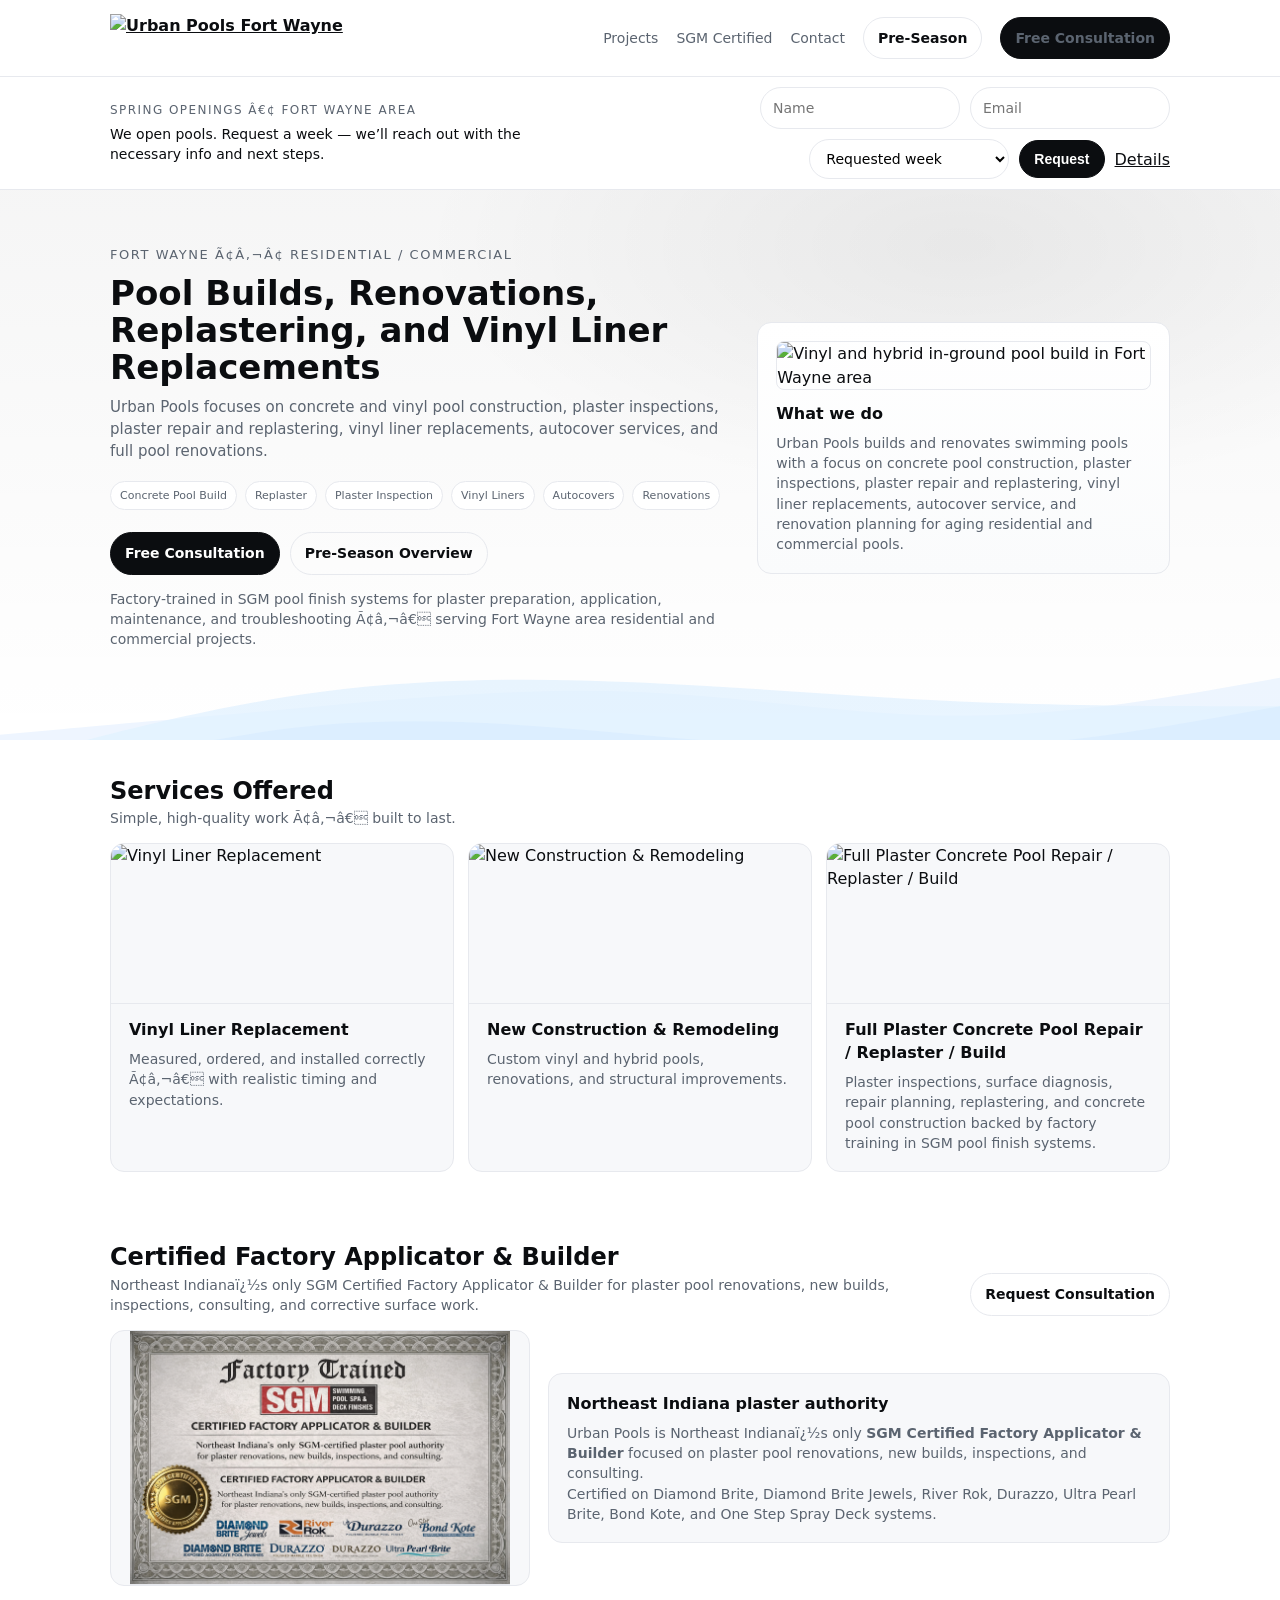
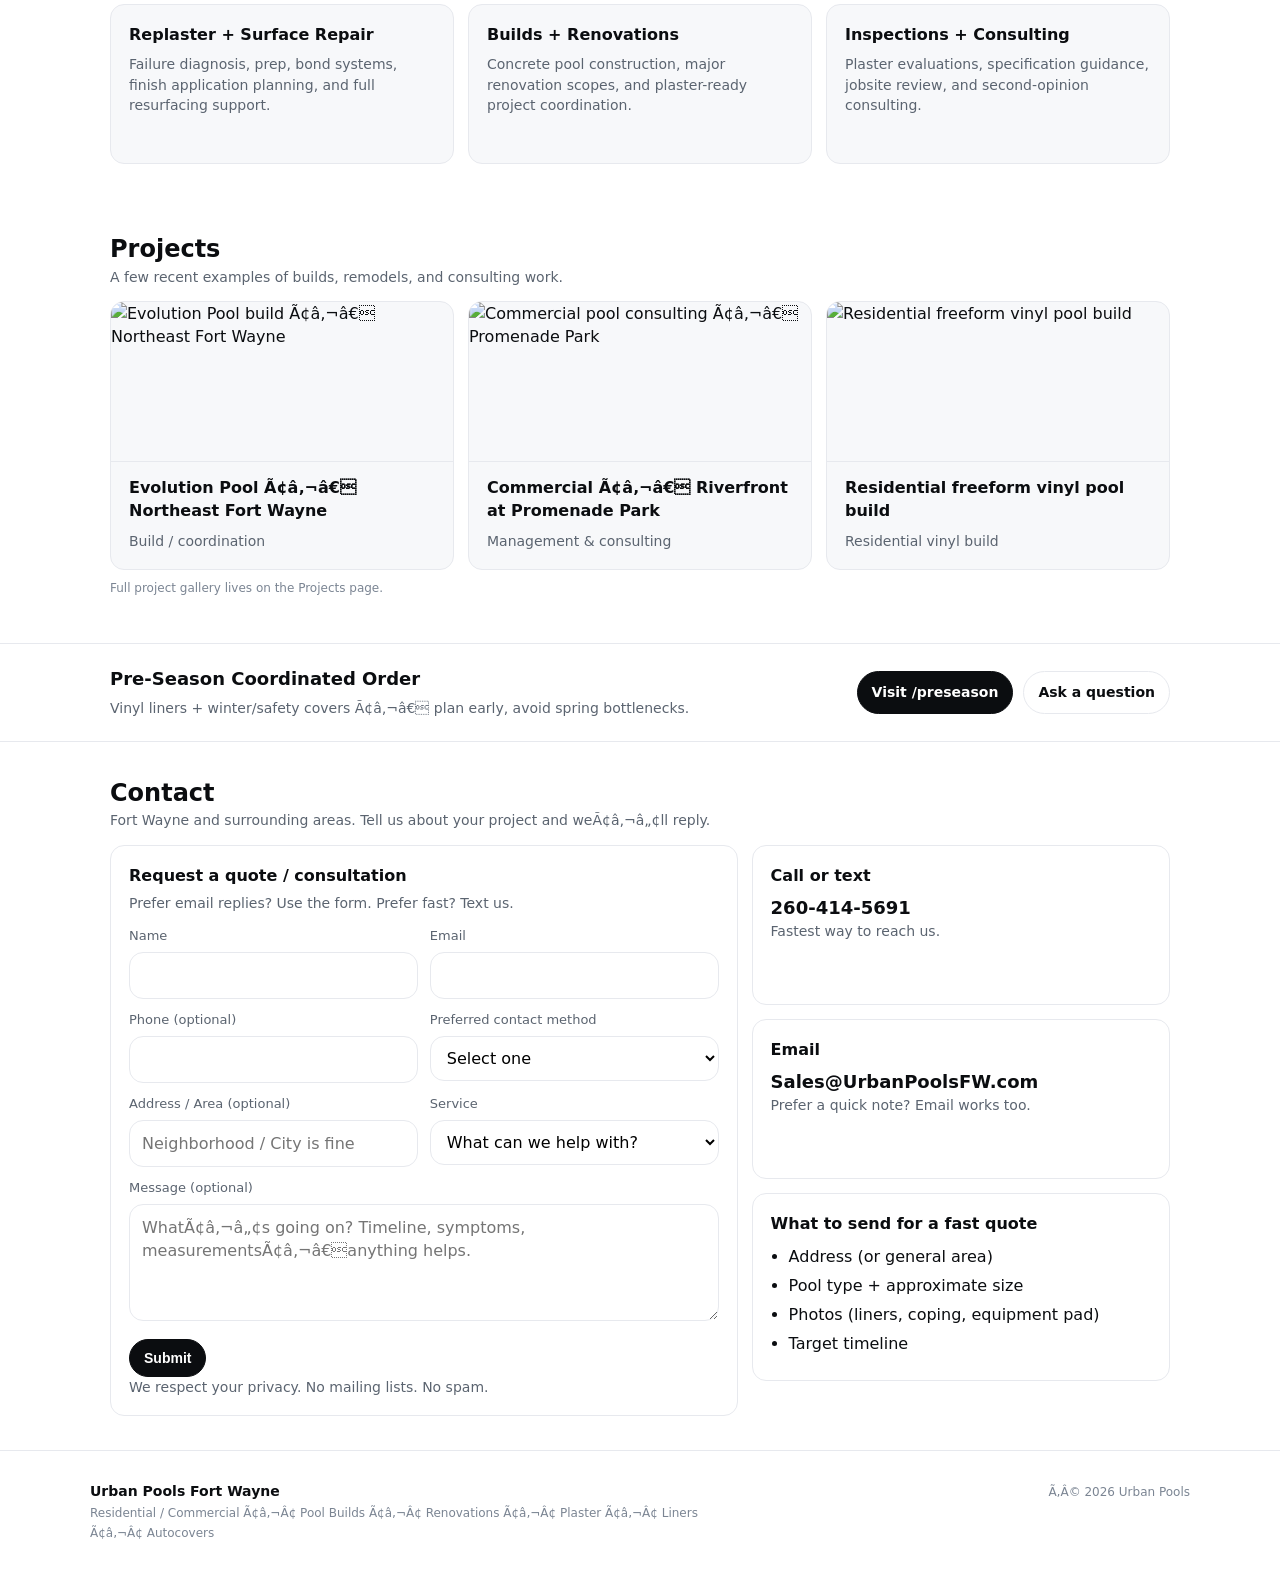
==== index.html @ 881e2526 "Fix spring openings copy" ====
﻿<!doctype html>
<html lang="en">
<head>
  <meta charset="utf-8" />
  <meta name="viewport" content="width=device-width, initial-scale=1" />
  <title>Urban Pools Fort Wayne</title>
  <meta name="description" content="Urban Pools Fort Wayne builds and renovates swimming pools with a focus on vinyl liner replacements, autocover services, plaster inspections, plaster repair, replastering, and concrete pool construction in Fort Wayne, Indiana." />
  <link rel="stylesheet" href="assets/site.css?v=3" />
</head>

<body>

<header>
  <div class="wrap">
    <div class="nav">
      <div class="brand">
        <a href="/" aria-label="Urban Pools Fort Wayne">
          <img
            src="assets/urban-pools-logo.png"
            alt="Urban Pools Fort Wayne"
            style="height: 48px; display:block;"
          />
        </a>
      </div>

      <button class="menuBtn" aria-label="Open menu" aria-expanded="false" aria-controls="mobileNav">
        Menu
      </button>

      <nav class="links" aria-label="Primary">
        <a href="#projects">Projects</a>
        <a href="#sgm">SGM Certified</a>
        <a href="#contact">Contact</a>
        <a class="btn secondary" href="preseason/">Pre-Season</a>
        <a class="btn" href="#contact">Free Consultation</a>
      </nav>
    </div>

    <!-- Mobile nav (JS expects #mobileNav) -->
    <div id="mobileNav" class="mobileNav" aria-label="Mobile">
      <a href="#projects">Projects</a>
      <a href="#sgm">SGM Certified</a>
      <a href="#contact">Contact</a>
      <a href="preseason/">Pre-Season</a>
    </div>
  </div>
</header>

<!-- TEMP: SPRING OPENINGS BAR (delete this whole section when done) -->
<section class="topBar" id="openingsBar" aria-label="Spring openings signup">
  <div class="wrap">
    <div class="topBarRow">
      <div class="topBarLeft">
        <div class="topBarKicker">SPRING OPENINGS â€¢ FORT WAYNE AREA</div>
        <div class="topBarSub">We open pools. Request a week — we’ll reach out with the necessary info and next steps.</div>
      </div>

      <form class="topBarForm" action="https://formspree.io/f/mwvvewyq" method="POST">
        <!-- Metadata -->
        <input type="hidden" name="_subject" value="Urban Pools Ã¢â‚¬â€œ Opening Week Request" />
        <input type="hidden" name="source" value="Homepage Top Bar Ã¢â‚¬â€œ Openings" />
        <input type="hidden" name="service" value="Pool opening / spring startup" />
        <input type="hidden" name="_next" value="/thanks.html" />
        <!-- Spam honeypot -->
        <input type="text" name="_gotcha" style="display:none" tabindex="-1" autocomplete="off" />

        <label class="srOnly" for="ob_name">Name</label>
        <input class="topInput" id="ob_name" name="name" type="text" placeholder="Name" autocomplete="name" required />

        <label class="srOnly" for="ob_email">Email</label>
        <input class="topInput" id="ob_email" name="email" type="email" placeholder="Email" autocomplete="email" required />

        <label class="srOnly" for="ob_week">Requested week</label>
        <select class="topSelect" id="ob_week" name="requested_week" required>
          <option value="">Requested week</option>
          <option value="Week of Mar 18">Week of Mar 18</option>
          <option value="Week of Mar 25">Week of Mar 25</option>
          <option value="Week of Apr 1">Week of Apr 1</option>
          <option value="Week of Apr 8">Week of Apr 8</option>
          <option value="Week of Apr 15">Week of Apr 15</option>
          <option value="Week of Apr 22">Week of Apr 22</option>
          <option value="Week of Apr 29">Week of Apr 29</option>
          <option value="Week of May 6">Week of May 6</option>
          <option value="Week of May 13">Week of May 13</option>
          <option value="Week of May 20">Week of May 20</option>
          <option value="Week of May 27">Week of May 27</option>
          <option value="Not sure yet">Not sure yet</option>
        </select>

        <button class="topBtn" type="submit">Request</button>
        <a class="topLink" href="preseason/">Details</a>
      </form>
    </div>
  </div>
</section>

<main>
  <!-- HERO -->
  <section class="hero">
    <div class="wrap">
      <div class="heroGrid twoCol">
        <div>
          <div class="kicker">Fort Wayne Ã¢â‚¬Â¢ Residential / Commercial</div>
          <h1>Pool Builds, Renovations, Replastering, and Vinyl Liner Replacements</h1>
          <p class="lead">
            Urban Pools focuses on concrete and vinyl pool construction, plaster inspections, plaster repair and replastering, vinyl liner replacements, autocover services, and full pool renovations.
          </p>

          <div class="pillRow">
            <span class="pill">Concrete Pool Build</span>
            <span class="pill">Replaster</span>
            <span class="pill">Plaster Inspection</span>
            <span class="pill">Vinyl Liners</span>
            <span class="pill">Autocovers</span>
            <span class="pill">Renovations</span>
          </div>

          <div class="btnRow">
            <a class="btn" href="#contact">Free Consultation</a>
            <a class="btn secondary" href="preseason/">Pre-Season Overview</a>
          </div>

          <p class="note">
            Factory-trained in SGM pool finish systems for plaster preparation, application, maintenance, and troubleshooting Ã¢â‚¬â€ serving Fort Wayne area residential and commercial projects.
          </p>
        </div>

        <aside class="heroCard" aria-label="Company summary">
          <img class="heroPhoto" src="assets/hero.jpg" alt="Vinyl and hybrid in-ground pool build in Fort Wayne area" loading="lazy" />
          <strong>What we do</strong>
          <p>
            Urban Pools builds and renovates swimming pools with a focus on concrete pool construction, plaster inspections, plaster repair and replastering, vinyl liner replacements, autocover service, and renovation planning for aging residential and commercial pools.
          </p>
        </aside>
      </div>
    </div>
  </section>

  <!-- SERVICES -->
  <section id="services" class="section">
    <div class="wrap">
      <div class="sectionHead">
        <div>
          <h2>Services Offered</h2>
          <p class="sub">Simple, high-quality work Ã¢â‚¬â€ built to last.</p>
        </div>
      </div>

      <div class="grid3">
        <div class="card mediaCard">
          <img class="cardPhoto" src="assets/liner.jpg" alt="Vinyl Liner Replacement" loading="lazy" />
          <h3>Vinyl Liner Replacement</h3>
          <p>
            Measured, ordered, and installed correctly Ã¢â‚¬â€ with realistic timing and expectations.
          </p>
        </div>

        <div class="card mediaCard">
          <img class="cardPhoto" src="assets/remodel.jpg" alt="New Construction & Remodeling" loading="lazy" />
          <h3>New Construction & Remodeling</h3>
          <p>
            Custom vinyl and hybrid pools, renovations, and structural improvements.
          </p>
        </div>

        <div class="card mediaCard">
          <img class="cardPhoto" src="assets/cover.jpg" alt="Full Plaster Concrete Pool Repair / Replaster / Build" loading="lazy" />
          <h3>Full Plaster Concrete Pool Repair / Replaster / Build</h3>
          <p>
            Plaster inspections, surface diagnosis, repair planning, replastering, and concrete pool construction backed by factory training in SGM pool finish systems.
          </p>
        </div>
      </div>
    </div>
  </section>

      <!-- SGM CERTIFIED -->
  <section id="sgm" class="section">
    <div class="wrap">
      <div class="sectionHead">
        <div>
          <h2>Certified Factory Applicator &amp; Builder</h2>
          <p class="sub">Northeast Indianaï¿½s only SGM Certified Factory Applicator &amp; Builder for plaster pool renovations, new builds, inspections, consulting, and corrective surface work.</p>
        </div>
        <a class="btn secondary" href="#contact">Request Consultation</a>
      </div>

      <div class="grid2" style="align-items:center; gap:18px;">
        <div class="card mediaCard">
          <img class="cardPhoto" src="assets/sgm-cert.jpg" alt="SGM Certified Factory Applicator and Builder" loading="lazy" style="object-fit:contain; background:#fff;" />
        </div>

        <div class="card">
          <h3>Northeast Indiana plaster authority</h3>
          <p>
            Urban Pools is Northeast Indianaï¿½s only <strong>SGM Certified Factory Applicator &amp; Builder</strong> focused on plaster pool renovations, new builds, inspections, and consulting.
          </p>
          <p>
            Certified on Diamond Brite, Diamond Brite Jewels, River Rok, Durazzo, Ultra Pearl Brite, Bond Kote, and One Step Spray Deck systems.
          </p>
        </div>
      </div>

      <div class="grid3" style="margin-top:18px;">
        <div class="card">
          <h3>Replaster + Surface Repair</h3>
          <p>Failure diagnosis, prep, bond systems, finish application planning, and full resurfacing support.</p>
        </div>

        <div class="card">
          <h3>Builds + Renovations</h3>
          <p>Concrete pool construction, major renovation scopes, and plaster-ready project coordination.</p>
        </div>

        <div class="card">
          <h3>Inspections + Consulting</h3>
          <p>Plaster evaluations, specification guidance, jobsite review, and second-opinion consulting.</p>
        </div>
      </div>
    </div>
  </section>
<!-- PROJECTS -->
  <section id="projects" class="section">
    <div class="wrap">
      <div class="sectionHead">
        <div>
          <h2>Projects</h2>
          <p class="sub">A few recent examples of builds, remodels, and consulting work.</p>
        </div>
        <!---<a class="btn secondary" href="https://urbanpoolsfw.com/projects">Review projects</a>--->
      </div>

      <div class="grid3">
        <div class="card mediaCard"><img class="cardPhoto" src="assets/evolutionpool.jpg" alt="Evolution Pool build Ã¢â‚¬â€ Northeast Fort Wayne" loading="lazy" /><h3>Evolution Pool Ã¢â‚¬â€ Northeast Fort Wayne</h3><p>Build / coordination</p></div>
        <div class="card mediaCard"><img class="cardPhoto" src="assets/fwcommercial.jpg" alt="Commercial pool consulting Ã¢â‚¬â€ Promenade Park" loading="lazy" /><h3>Commercial Ã¢â‚¬â€ Riverfront at Promenade Park</h3><p>Management & consulting</p></div>
        <div class="card mediaCard"><img class="cardPhoto" src="assets/vinylfreeform.jpg" alt="Residential freeform vinyl pool build" loading="lazy" /><h3>Residential freeform vinyl pool build</h3><p>Residential vinyl build</p></div>
      </div>

      <p class="fine" style="margin-top:10px">
        Full project gallery lives on the Projects page.
      </p>
    </div>
  </section>

  <!-- PRESEASON BAND -->
  <section class="ctaBand">
    <div class="wrap">
      <div class="ctaRow">
        <div class="left">
          <h2 style="margin:0 0 6px; font-size:18px;">Pre-Season Coordinated Order</h2>
          <div class="sub">Vinyl liners + winter/safety covers Ã¢â‚¬â€ plan early, avoid spring bottlenecks.</div>
        </div>
        <div class="btnRow">
          <a class="btn" href="preseason/">Visit /preseason</a>
          <a class="btn secondary" href="#contact">Ask a question</a>
        </div>
      </div>
    </div>
  </section>

  <!-- CONTACT -->
  <section id="contact" class="section">
    <div class="wrap">
      <div class="sectionHead">
        <div>
          <h2>Contact</h2>
          <p class="sub">Fort Wayne and surrounding areas. Tell us about your project and weÃ¢â‚¬â„¢ll reply.</p>
        </div>
      </div>

      <div class="contactGrid">
        <div class="card" style="background:#fff">
          <h3>Request a quote / consultation</h3>
          <p class="fine" style="margin-top:-2px">Prefer email replies? Use the form. Prefer fast? Text us.</p>

          <form class="contactForm" action="https://formspree.io/f/mwvvewyq" method="POST">

            <div class="fieldRow">
              <div class="field">
                <label class="label" for="c_name">Name</label>
                <input class="input" id="c_name" name="name" type="text" autocomplete="name" required />
              </div>

              <div class="field">
                <label class="label" for="c_email">Email</label>
                <input class="input" id="c_email" name="email" type="email" autocomplete="email" required />
              </div>
            </div>

            <div class="fieldRow">
              <div class="field">
                <label class="label" for="c_phone">Phone (optional)</label>
                <input class="input" id="c_phone" name="phone" type="tel" autocomplete="tel" />
              </div>

              <div class="field">
                <label class="label" for="c_pref">Preferred contact method</label>
                <select class="select" id="c_pref" name="preferred_contact" required>
                  <option value="">Select one</option>
                  <option value="Email">Email</option>
                  <option value="Text">Text</option>
                  <option value="Either">Either is fine</option>
                </select>
              </div>
            </div>

            <div class="fieldRow">
              <div class="field">
                <label class="label" for="c_area">Address / Area (optional)</label>
                <input class="input" id="c_area" name="area" type="text" placeholder="Neighborhood / City is fine" />
              </div>

              <div class="field">
                <label class="label" for="c_service">Service</label>
                <select class="select" id="c_service" name="service" required>
                  <option value="">What can we help with?</option>
                  <option value="Vinyl liner replacement">Vinyl liner replacement</option>
                  <option value="New build / remodeling">New build / remodeling</option>
                  <option value="Plaster repair / replaster / concrete pool build">Plaster repair / replaster / concrete pool build</option>
                  <option value="Autocover service">Autocover service</option>

                  <option value="Consulting">Consulting</option>
                  <option value="Not sure yet">Not sure yet</option>
                </select>
              </div>
            </div>

            <div class="field">
              <label class="label" for="c_notes">Message (optional)</label>
              <textarea
                class="textarea"
                id="c_notes"
                name="message"
                rows="4"
                placeholder="WhatÃ¢â‚¬â„¢s going on? Timeline, symptoms, measurementsÃ¢â‚¬â€anything helps."
              ></textarea>
            </div>

            <!-- Metadata -->
            <input type="hidden" name="_subject" value="Urban Pools Ã¢â‚¬â€œ Website Lead" />
            <input type="hidden" name="source" value="Homepage Contact Form" />

            <!-- Redirect after submit (create /thanks.html or remove this line) -->
            <input type="hidden" name="_next" value="/thanks.html" />

            <!-- Spam honeypot -->
            <input type="text" name="_gotcha" style="display:none" tabindex="-1" autocomplete="off" />

            <button class="btn" type="submit">Submit</button>
            <p class="ctaMini">We respect your privacy. No mailing lists. No spam.</p>

          </form>

        </div>

        <div class="stack">
          <div class="card" style="background:#fff">
            <h3>Call or text</h3>
            <p style="font-size:18px; margin-top:6px; color:var(--text)"><strong>260-414-5691</strong></p>
            <p class="fine">Fastest way to reach us.</p>
          </div>

          <div class="card" style="background:#fff">
            <h3>Email</h3>
            <p style="font-size:18px; margin-top:6px; color:var(--text)"><strong>Sales@UrbanPoolsFW.com</strong></p>
            <p class="fine">Prefer a quick note? Email works too.</p>
          </div>

          <div class="card" style="background:#fff">
            <h3>What to send for a fast quote</h3>
            <ul class="bullets">
              <li>Address (or general area)</li>
              <li>Pool type + approximate size</li>
              <li>Photos (liners, coping, equipment pad)</li>
              <li>Target timeline</li>
            </ul>
          </div>
        </div>
      </div>
    </div>
  </section>
</main>

<footer>
  <div class="wrap" style="padding:0">
    <div class="footerGrid">
      <div>
        <strong style="color:var(--text)">Urban Pools Fort Wayne</strong><br/>
        <span class="fine">Residential / Commercial Ã¢â‚¬Â¢ Pool Builds Ã¢â‚¬Â¢ Renovations Ã¢â‚¬Â¢ Plaster Ã¢â‚¬Â¢ Liners Ã¢â‚¬Â¢ Autocovers</span>
      </div>
      <div style="text-align:right">
        <span class="fine">Ã‚Â© <span id="y"></span> Urban Pools</span>
      </div>
    </div>
  </div>
</footer>

<script>
  document.getElementById("y").textContent = new Date().getFullYear();

  const btn = document.querySelector(".menuBtn");
  const mobileNav = document.getElementById("mobileNav");

  if (btn && mobileNav) {
    btn.addEventListener("click", () => {
      const open = mobileNav.style.display === "block";
      mobileNav.style.display = open ? "none" : "block";
      btn.setAttribute("aria-expanded", open ? "false" : "true");
      btn.textContent = open ? "Menu" : "Close";
    });
  }
</script>

</body>
</html>
---- assets/site.css ----
﻿:root{
  --bg:#ffffff;
  --text:#0b0d10;
  --muted:#5b6470;
  --line:#e7e9ee;
  --card:#f7f8fa;
  --btn:#0b0d10;
  --btnText:#ffffff;
  --max:1100px;
  --r:14px;
}

*{box-sizing:border-box}

body{
  margin:0;
  font-family: ui-sans-serif, system-ui, -apple-system, Segoe UI, Roboto, Arial;
  color:var(--text);
  background:var(--bg);
  line-height:1.45;
}

a{color:inherit}
.wrap{max-width:var(--max); margin:0 auto; padding:0 20px}

/* HEADER */
header{
  position:sticky; top:0; z-index:30;
  background:rgba(255,255,255,.92);
  border-bottom:1px solid var(--line);
}
.nav{
  display:flex; align-items:center; justify-content:space-between;
  padding:14px 0;
  gap:14px;
}
.brand{
  font-weight:700;
  white-space:nowrap;
  overflow:hidden;
  text-overflow:ellipsis;
  max-width:60vw;
}
.links{display:flex; gap:18px; align-items:center; font-size:14px}
.links a{text-decoration:none; color:var(--muted)}
.links a:hover{color:var(--text)}

/* BUTTONS */
.btn{
  display:inline-flex;
  align-items:center;
  justify-content:center;
  padding:10px 14px;
  border-radius:999px;
  background:var(--btn);
  color:var(--btnText);
  text-decoration:none;
  font-weight:600;
  font-size:14px;
  border:1px solid var(--btn);
  white-space:nowrap;
}
.btn.secondary{
  background:transparent;
  color:var(--text);
  border:1px solid var(--line);
}

.btnRow{display:flex; gap:10px; flex-wrap:wrap}

/* Mobile menu */
.menuBtn{
  display:none;
  padding:10px 14px;
  border-radius:999px;
  border:1px solid var(--line);
  background:#fff;
  font-weight:600;
  font-size:14px;
  white-space:nowrap;
}
.mobileNav{
  display:none;
  border-top:1px solid var(--line);
  padding:10px 0 14px;
}
.mobileNav a{
  display:block;
  padding:10px 0;
  text-decoration:none;
  color:var(--text);
}
.mobileNav a + a{ border-top:1px solid var(--line); }

/* HERO (graphic wave background) */
.hero{
  position:relative;
  overflow:hidden;
  padding:56px 0 90px;
  background:
    radial-gradient(900px 420px at 75% 10%, rgba(0,0,0,.06), transparent 60%),
    linear-gradient(180deg, rgba(11,13,16,.04), rgba(11,13,16,0));
}

/* IMPORTANT: wave BEHIND content */
.hero::after{
  content:"";
  position:absolute;
  left:0; right:0;
  bottom:-80px;
  height:260px;
  background-repeat:no-repeat;
  background-position:center bottom;
  background-size:cover;
  opacity:.70;
  pointer-events:none;
  z-index:0; /* behind */
  background-image:url("data:image/svg+xml,%3Csvg xmlns='http://www.w3.org/2000/svg' viewBox='0 0 1440 320'%3E%3Cpath fill='%23e7f2ff' d='M0,224L60,218.7C120,213,240,203,360,192C480,181,600,171,720,176C840,181,960,203,1080,202.7C1200,203,1320,181,1380,170.7L1440,160L1440,320L0,320Z'/%3E%3Cpath fill='%23d6ecff' fill-opacity='.75' d='M0,256L60,240C120,224,240,192,360,176C480,160,600,160,720,165.3C840,171,960,181,1080,186.7C1200,192,1320,192,1380,192L1440,192L1440,320L0,320Z'/%3E%3Cpath fill='%23c5e4ff' fill-opacity='.55' d='M0,288L60,272C120,256,240,224,360,213.3C480,203,600,213,720,224C840,235,960,245,1080,240C1200,235,1320,213,1380,202.7L1440,192L1440,320L0,320Z'/%3E%3C/svg%3E");
}

/* Content above wave */
.hero .wrap{ position:relative; z-index:2; }

.heroGrid{
  display:grid;
  grid-template-columns: 1fr; /* default for single-column pages */
  gap:28px;
  align-items:center;
}

/* Only home page uses this */
.heroGrid.twoCol{
  grid-template-columns: 1.2fr .8fr;
}

.heroCard{
  border:1px solid var(--line);
  background:linear-gradient(180deg,#fff, #fafbfc);
  border-radius:var(--r);
  padding:18px;
}
.heroCard strong{display:block; margin-bottom:8px}
.heroCard p{margin:0; color:var(--muted); font-size:14px}

.kicker{color:var(--muted); font-size:13px; letter-spacing:.12em; text-transform:uppercase}
h1{margin:10px 0 12px; font-size:40px; line-height:1.08}
.lead{margin:0 0 18px; color:var(--muted); font-size:16px}

.note{margin:14px 0 0; color:var(--muted); font-size:14px}

.pillRow{display:flex; flex-wrap:wrap; gap:8px; margin:10px 0 22px}
.pill{
  font-size:12px;
  color:var(--muted);
  padding:7px 10px;
  border-radius:999px;
  border:1px solid var(--line);
  background:#fff;
}

/* CONTENT */
.section{padding:34px 0}

.sectionHead{
  display:flex;
  align-items:flex-end;
  justify-content:space-between;
  gap:14px;
  margin-bottom:14px;
}

h2{margin:0; font-size:24px}
.sub{margin:0; color:var(--muted); font-size:14px}

.grid3{
  display:grid;
  grid-template-columns:repeat(3, 1fr);
  gap:14px;
}
.card{
  border:1px solid var(--line);
  background:var(--card);
  border-radius:var(--r);
  padding:18px;
  min-height:160px;
}
.card h3{margin:0 0 8px; font-size:16px}
.card p{margin:0; color:var(--muted); font-size:14px}

.bullets{margin:10px 0 0; padding-left:18px}
.bullets li{margin:0 0 6px}

/* CTA band */
.ctaBand{
  border-top:1px solid var(--line);
  border-bottom:1px solid var(--line);
  background:#fff;
  padding:22px 0;
}
.ctaRow{
  display:flex;
  align-items:center;
  justify-content:space-between;
  gap:14px;
  flex-wrap:wrap;
}
.ctaRow .left{ max-width:720px; }

/* Footer grid */
.footerGrid{
  display:grid;
  grid-template-columns: 1.2fr .8fr;
  gap:16px;
  align-items:start;
}

.fine{font-size:12px; color:#7b8593}

footer{
  padding:30px 0;
  font-size:14px;
  color:var(--muted);
  border-top:1px solid var(--line);
}

/* --- Visual upgrades (imagery + form) --- */
.heroPhoto{
  width:100%;
  height:220px;
  object-fit:cover;
  border-radius:calc(var(--r) - 6px);
  border:1px solid var(--line);
  margin:0 0 12px;
}

.mediaCard{padding:0; overflow:hidden}
.mediaCard > h3, .mediaCard > p, .mediaCard > .fine{padding:0 18px}
.mediaCard > h3{margin-top:14px}
.mediaCard > p{padding-bottom:18px}

.cardPhoto{
  width:100%;
  height:160px;
  object-fit:cover;
  display:block;
  border-bottom:1px solid var(--line);
}

.contactGrid{
  display:grid;
  grid-template-columns: 1.2fr .8fr;
  gap:14px;
  align-items:start;
}
.stack{display:grid; gap:14px}

.contactForm{margin-top:14px}
.field{margin-bottom:12px}
.fieldRow{
  display:grid;
  grid-template-columns: 1fr 1fr;
  gap:12px;
}
.label{display:block; font-size:13px; color:var(--muted); margin:0 0 6px}
.input, .textarea, .select{
  width:100%;
  border:1px solid var(--line);
  border-radius:14px;
  padding:11px 12px;
  font:inherit;
  background:#fff;
}
.textarea{resize:vertical; min-height:110px}

/* =========================
   Top Openings Bar (temporary)
   ========================= */
.topBar{
  background:rgba(255,255,255,.96);
  border-bottom:1px solid var(--line);
}

.topBarRow{
  display:flex;
  align-items:center;
  justify-content:space-between;
  gap:14px;
  padding:10px 0;
}

.topBarLeft{
  display:flex;
  flex-direction:column;
  gap:4px;
  min-width: 280px;
}

.topBarKicker{
  color:var(--muted);
  font-size:12px;
  letter-spacing:.12em;
  text-transform:uppercase;
}

.topBarSub{
  color:var(--text);
  font-size:14px;
}

.topBarForm{
  display:flex;
  align-items:center;
  gap:10px;
  flex-wrap:wrap;
  justify-content:flex-end;
}

.topInput, .topSelect{
  border:1px solid var(--line);
  background:#fff;
  border-radius:999px;
  padding:10px 12px;
  font:inherit;
  font-size:14px;
  min-width: 180px;
}

.topSelect{ min-width: 200px; }

.topBtn{
  display:inline-flex;
  align-items:center;
  justify-content:center;
  padding:10px 14px;
  border-radius:999px;
  background:var(--btn);
  color:var(--btnText);
  border:1px solid var(--btn);
  font-weight:600;
  font-size:14px;
  cursor:pointer;
  white-space:nowrap;
}

.ctaMini{
  margin:10px 0 0;
  font-size:12px;
  color:#7b8593;
}

/* Accessibility helper */
.srOnly{
  position:absolute !important;
  width:1px; height:1px;
  padding:0; margin:-1px;
  overflow:hidden;
  clip:rect(0,0,0,0);
  white-space:nowrap;
  border:0;
}

@media (max-width:900px){
  h1{font-size:34px}
  .links{display:none}
  .menuBtn{display:inline-flex; align-items:center; justify-content:center;}
  .heroGrid.twoCol{ grid-template-columns:1fr; }
  .grid3{ grid-template-columns:1fr; }
  .footerGrid{ grid-template-columns:1fr; }
  .heroPhoto{height:200px}
  .contactGrid{grid-template-columns:1fr}
  .fieldRow{grid-template-columns:1fr}
  .cardPhoto{height:170px}

  .topBarRow{ flex-direction:column; align-items:flex-start; gap:10px; }
  .topBarLeft{ min-width: unset; }
  .topBarForm{ width:100%; justify-content:flex-start; }
  .topInput, .topSelect{ min-width:0; width:100%; }
  .topBtn{ width:100%; }
}

@media (min-width: 901px){
  .links{ display:flex; }
  .menuBtn{ display:none; }
  .mobileNav{ display:none !important; }
}

h1 { font-size: 34px !important; line-height: 1.08; }
.lead { font-size: 15px !important; max-width: 760px; }
.pill { font-size: 11px !important; padding: 6px 9px; }

@media (max-width: 900px) {
  h1 { font-size: 28px !important; }
  .lead { font-size: 14px !important; }
}

@media (max-width:900px){
  .sgmBand{
    grid-template-columns:1fr;
  }

  .sgmCopy{
    padding:18px;
  }

  .sgmCopy h3{
    font-size:20px;
  }
}

/* FORCE SGM SIDE-BY-SIDE */
#sgm .grid2{
  display:grid;
  grid-template-columns: 420px 1fr;
  gap:18px;
  align-items:center;
}

#sgm .mediaCard{
  display:flex;
  align-items:center;
  justify-content:center;
}

#sgm .cardPhoto{
  max-width:380px;
  width:100%;
  height:auto;
}

/* mobile fallback */
@media (max-width:900px){
  #sgm .grid2{
    grid-template-columns:1fr;
  }

  #sgm .cardPhoto{
    max-width:100%;
  }
}
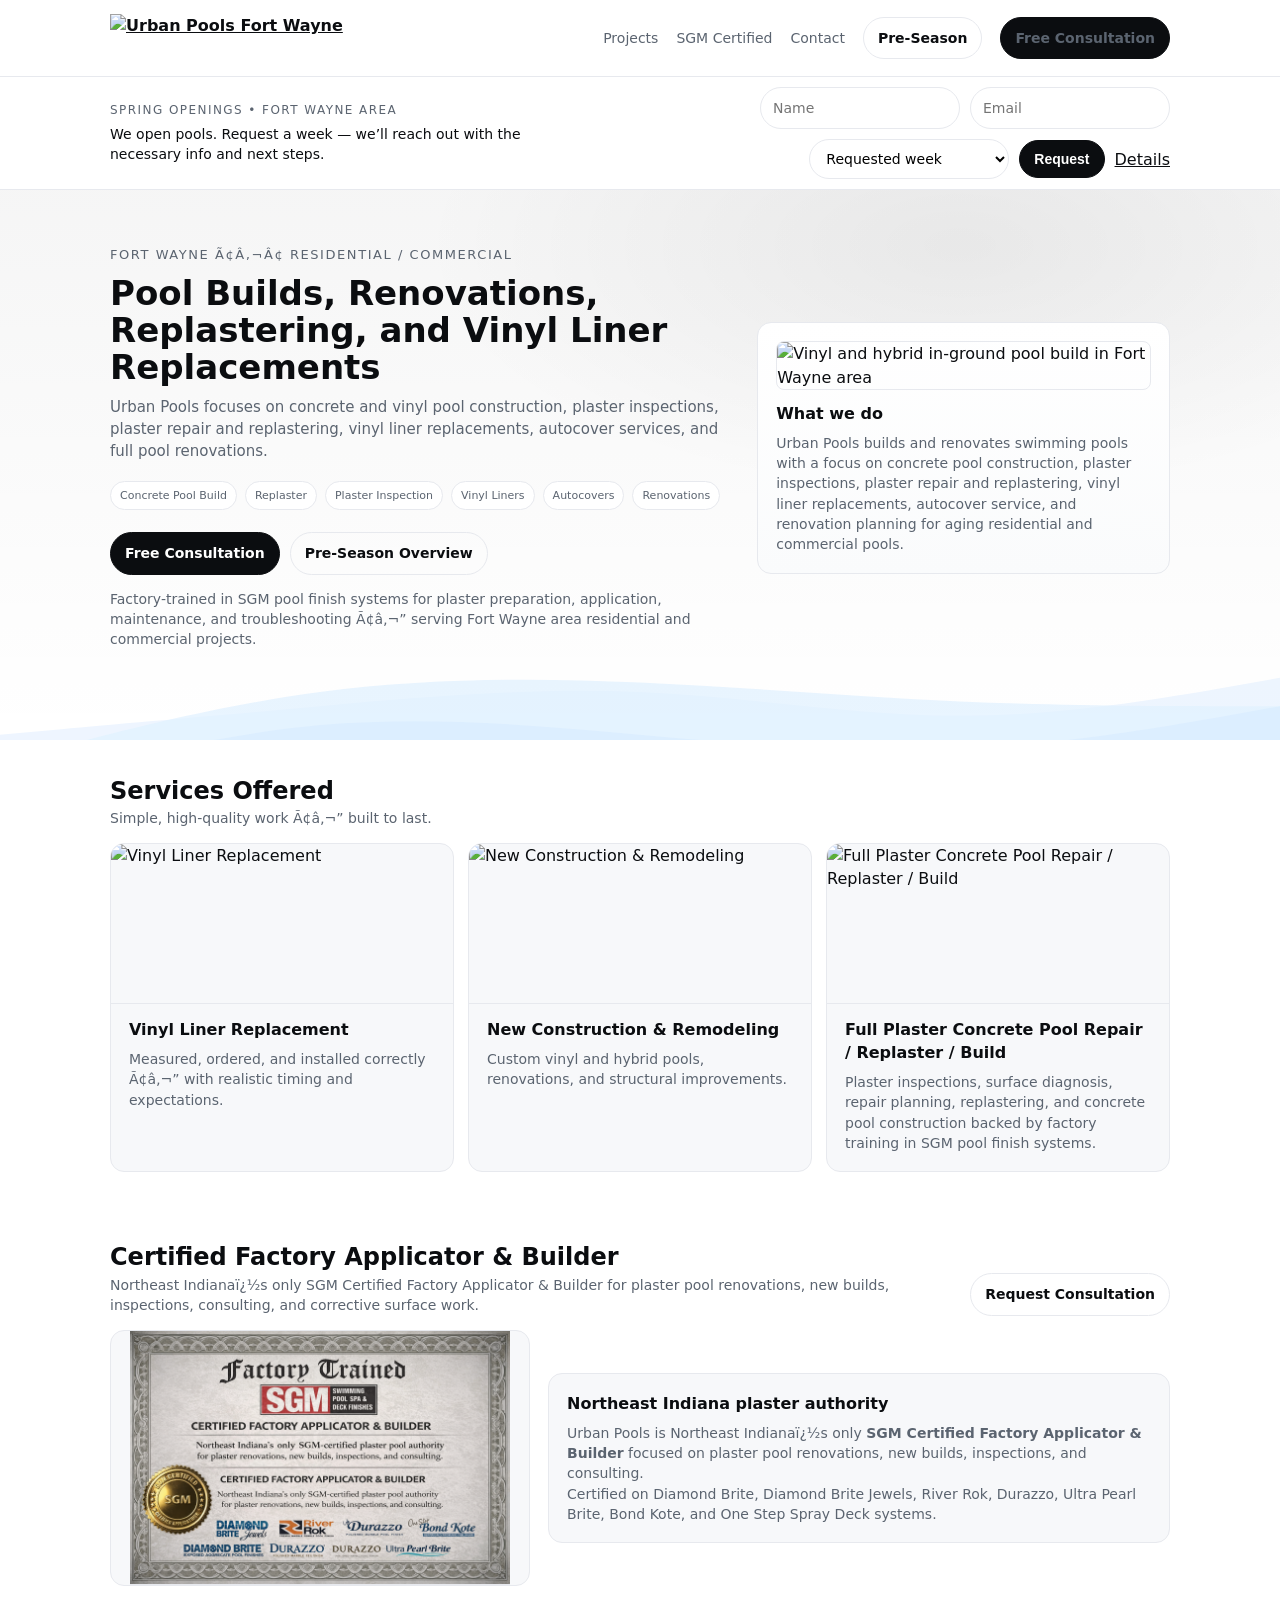
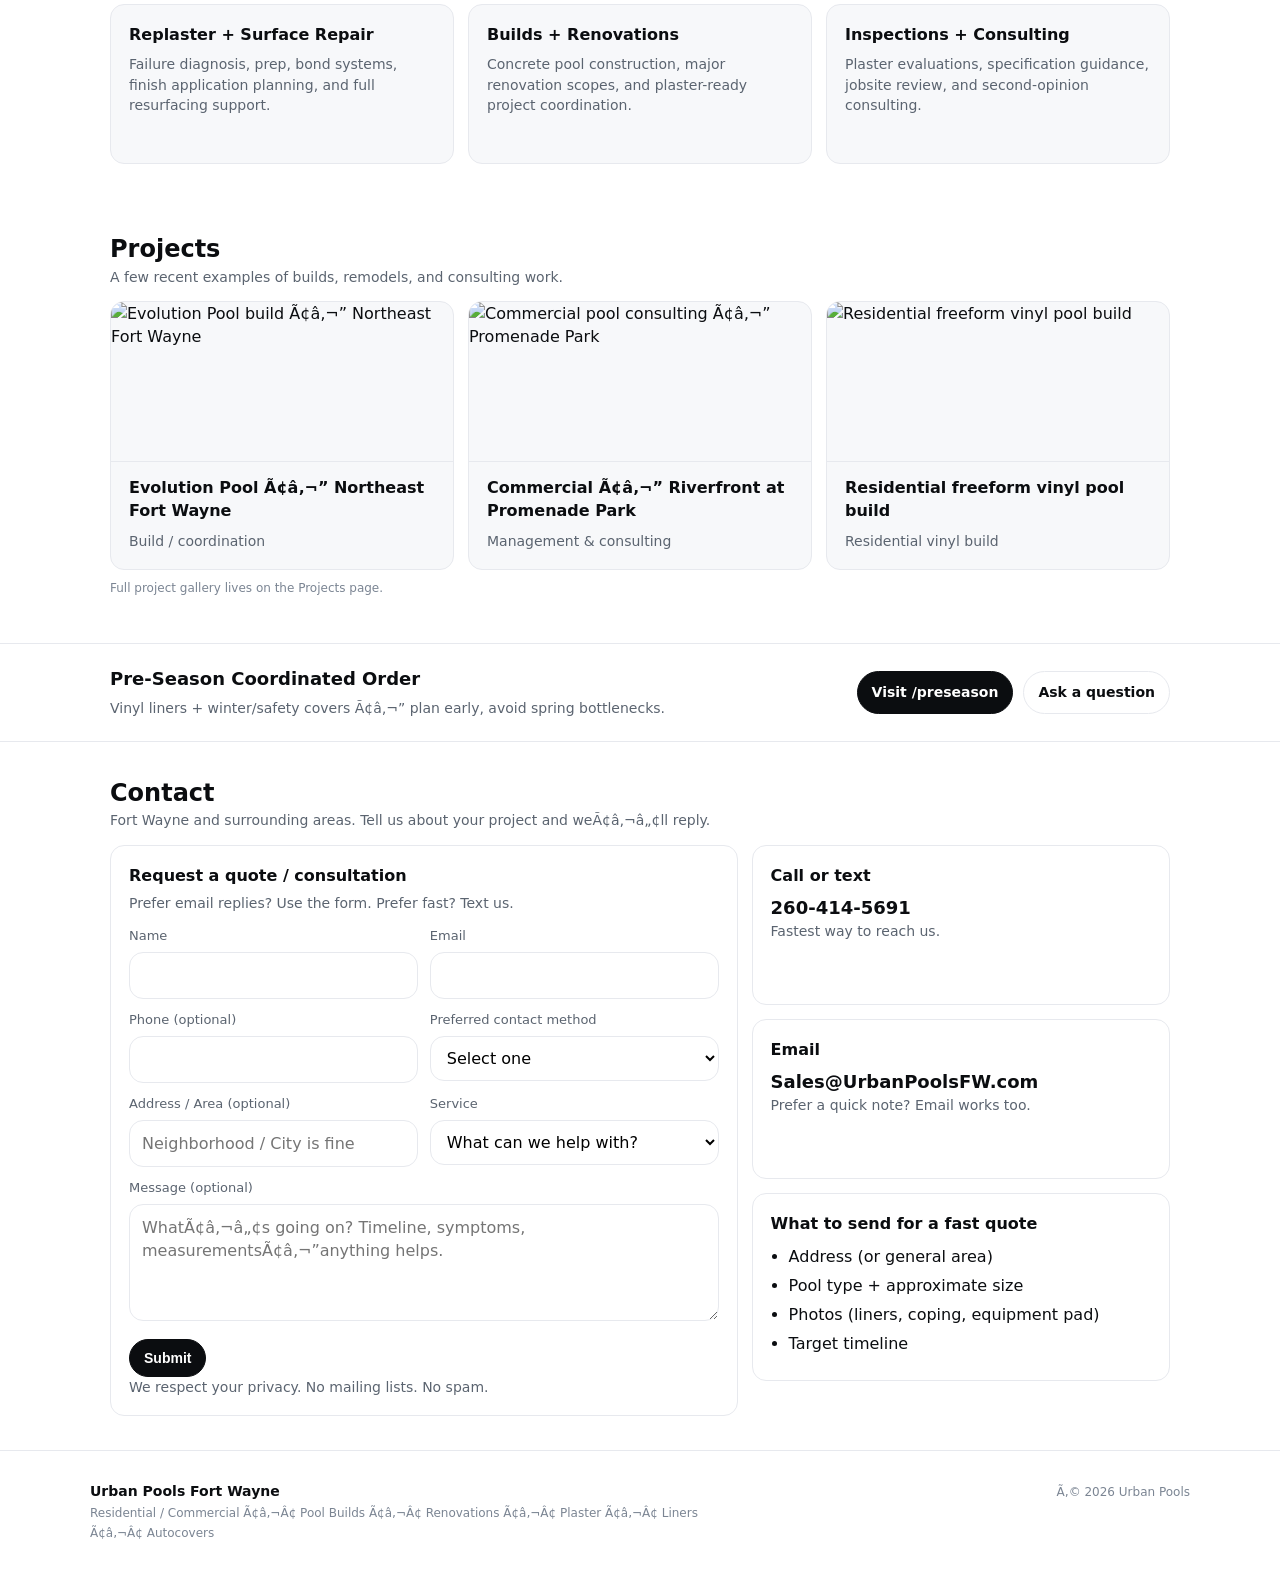
==== commit 38980183: "Fix homepage character encoding safely" ====
--- a/index.html
+++ b/index.html
@@ -1,4 +1,4 @@
-﻿<!doctype html>
+<!doctype html>
 <html lang="en">
 <head>
   <meta charset="utf-8" />
@@ -51,7 +51,7 @@
   <div class="wrap">
     <div class="topBarRow">
       <div class="topBarLeft">
-        <div class="topBarKicker">SPRING OPENINGS â€¢ FORT WAYNE AREA</div>
+        <div class="topBarKicker">SPRING OPENINGS • FORT WAYNE AREA</div>
         <div class="topBarSub">We open pools. Request a week — we’ll reach out with the necessary info and next steps.</div>
       </div>
 
@@ -121,7 +121,7 @@
           </div>
 
           <p class="note">
-            Factory-trained in SGM pool finish systems for plaster preparation, application, maintenance, and troubleshooting Ã¢â‚¬â€ serving Fort Wayne area residential and commercial projects.
+            Factory-trained in SGM pool finish systems for plaster preparation, application, maintenance, and troubleshooting Ã¢â‚¬” serving Fort Wayne area residential and commercial projects.
           </p>
         </div>
 
@@ -142,7 +142,7 @@
       <div class="sectionHead">
         <div>
           <h2>Services Offered</h2>
-          <p class="sub">Simple, high-quality work Ã¢â‚¬â€ built to last.</p>
+          <p class="sub">Simple, high-quality work Ã¢â‚¬” built to last.</p>
         </div>
       </div>
 
@@ -151,7 +151,7 @@
           <img class="cardPhoto" src="assets/liner.jpg" alt="Vinyl Liner Replacement" loading="lazy" />
           <h3>Vinyl Liner Replacement</h3>
           <p>
-            Measured, ordered, and installed correctly Ã¢â‚¬â€ with realistic timing and expectations.
+            Measured, ordered, and installed correctly Ã¢â‚¬” with realistic timing and expectations.
           </p>
         </div>
 
@@ -231,8 +231,8 @@
       </div>
 
       <div class="grid3">
-        <div class="card mediaCard"><img class="cardPhoto" src="assets/evolutionpool.jpg" alt="Evolution Pool build Ã¢â‚¬â€ Northeast Fort Wayne" loading="lazy" /><h3>Evolution Pool Ã¢â‚¬â€ Northeast Fort Wayne</h3><p>Build / coordination</p></div>
-        <div class="card mediaCard"><img class="cardPhoto" src="assets/fwcommercial.jpg" alt="Commercial pool consulting Ã¢â‚¬â€ Promenade Park" loading="lazy" /><h3>Commercial Ã¢â‚¬â€ Riverfront at Promenade Park</h3><p>Management & consulting</p></div>
+        <div class="card mediaCard"><img class="cardPhoto" src="assets/evolutionpool.jpg" alt="Evolution Pool build Ã¢â‚¬” Northeast Fort Wayne" loading="lazy" /><h3>Evolution Pool Ã¢â‚¬” Northeast Fort Wayne</h3><p>Build / coordination</p></div>
+        <div class="card mediaCard"><img class="cardPhoto" src="assets/fwcommercial.jpg" alt="Commercial pool consulting Ã¢â‚¬” Promenade Park" loading="lazy" /><h3>Commercial Ã¢â‚¬” Riverfront at Promenade Park</h3><p>Management & consulting</p></div>
         <div class="card mediaCard"><img class="cardPhoto" src="assets/vinylfreeform.jpg" alt="Residential freeform vinyl pool build" loading="lazy" /><h3>Residential freeform vinyl pool build</h3><p>Residential vinyl build</p></div>
       </div>
 
@@ -248,7 +248,7 @@
       <div class="ctaRow">
         <div class="left">
           <h2 style="margin:0 0 6px; font-size:18px;">Pre-Season Coordinated Order</h2>
-          <div class="sub">Vinyl liners + winter/safety covers Ã¢â‚¬â€ plan early, avoid spring bottlenecks.</div>
+          <div class="sub">Vinyl liners + winter/safety covers Ã¢â‚¬” plan early, avoid spring bottlenecks.</div>
         </div>
         <div class="btnRow">
           <a class="btn" href="preseason/">Visit /preseason</a>
@@ -332,7 +332,7 @@
                 id="c_notes"
                 name="message"
                 rows="4"
-                placeholder="WhatÃ¢â‚¬â„¢s going on? Timeline, symptoms, measurementsÃ¢â‚¬â€anything helps."
+                placeholder="WhatÃ¢â‚¬â„¢s going on? Timeline, symptoms, measurementsÃ¢â‚¬”anything helps."
               ></textarea>
             </div>
 
@@ -389,7 +389,7 @@
         <span class="fine">Residential / Commercial Ã¢â‚¬Â¢ Pool Builds Ã¢â‚¬Â¢ Renovations Ã¢â‚¬Â¢ Plaster Ã¢â‚¬Â¢ Liners Ã¢â‚¬Â¢ Autocovers</span>
       </div>
       <div style="text-align:right">
-        <span class="fine">Ã‚Â© <span id="y"></span> Urban Pools</span>
+        <span class="fine">Ã‚© <span id="y"></span> Urban Pools</span>
       </div>
     </div>
   </div>
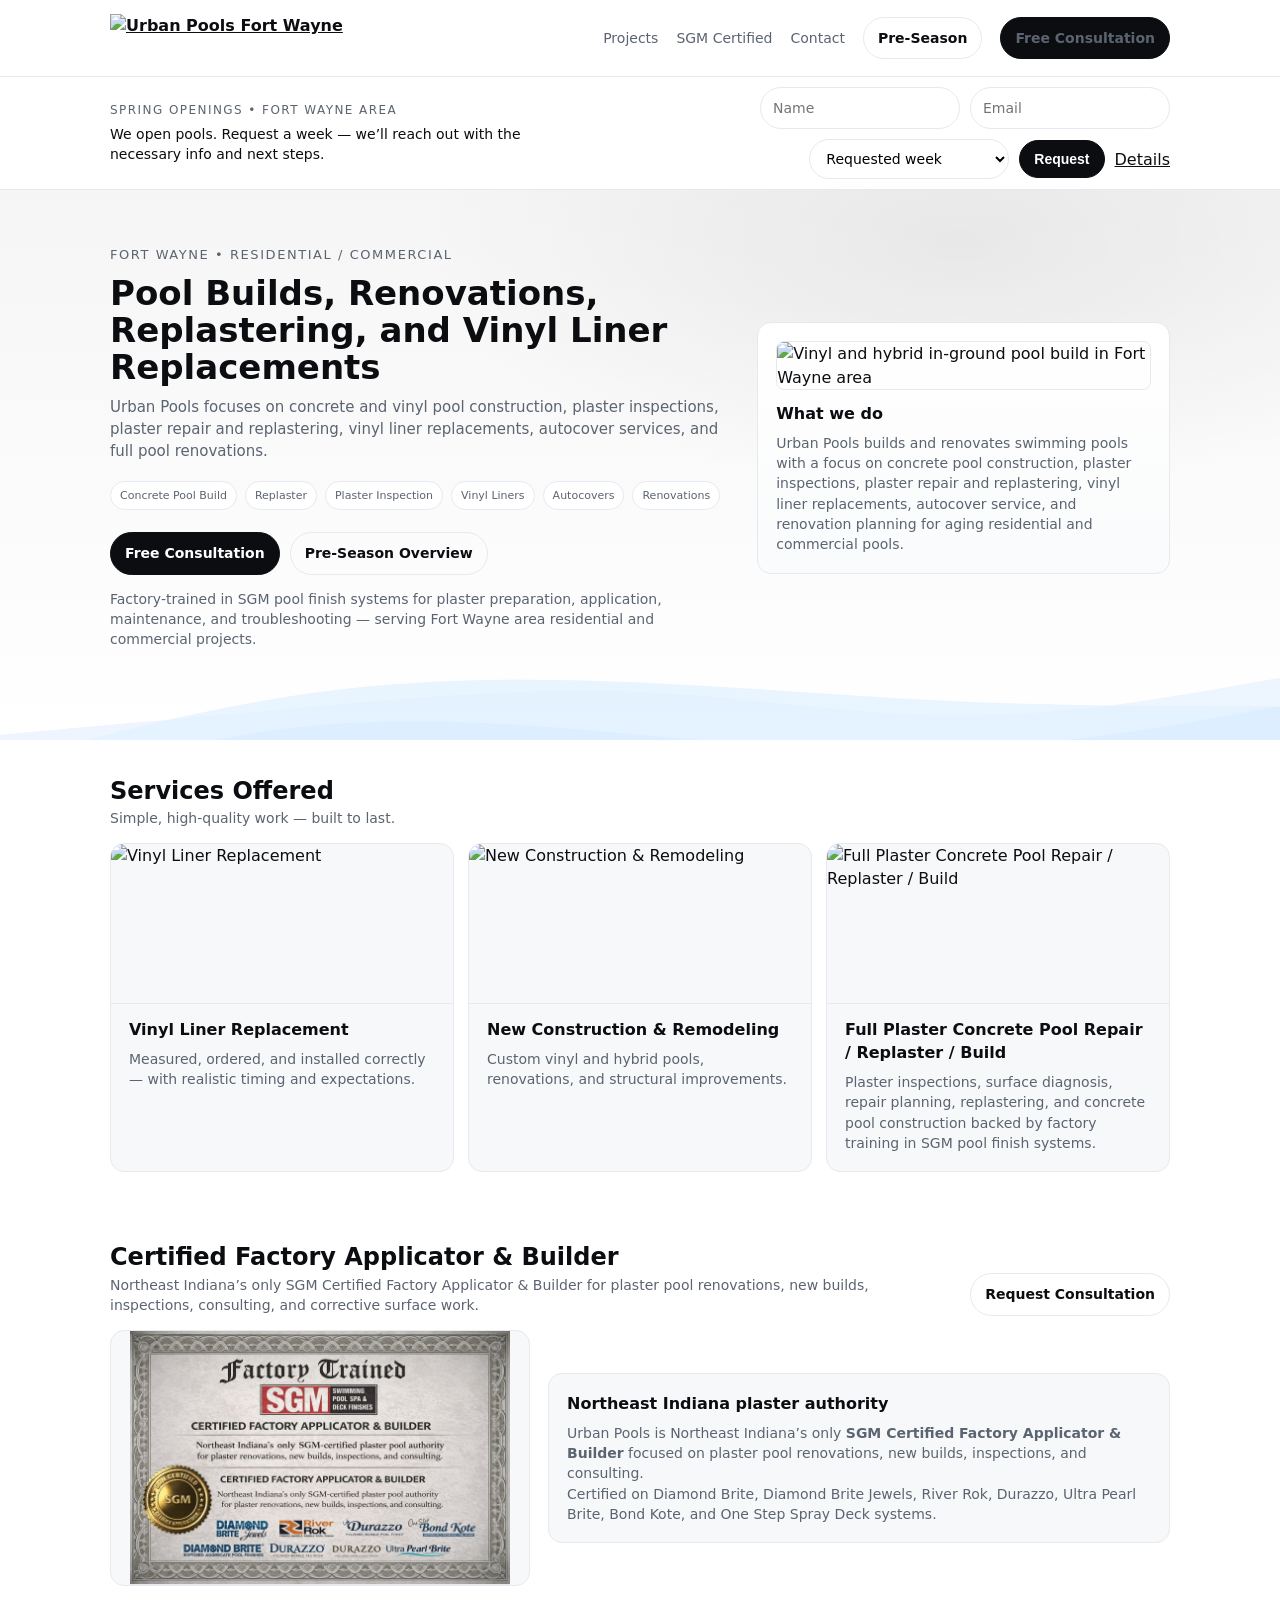
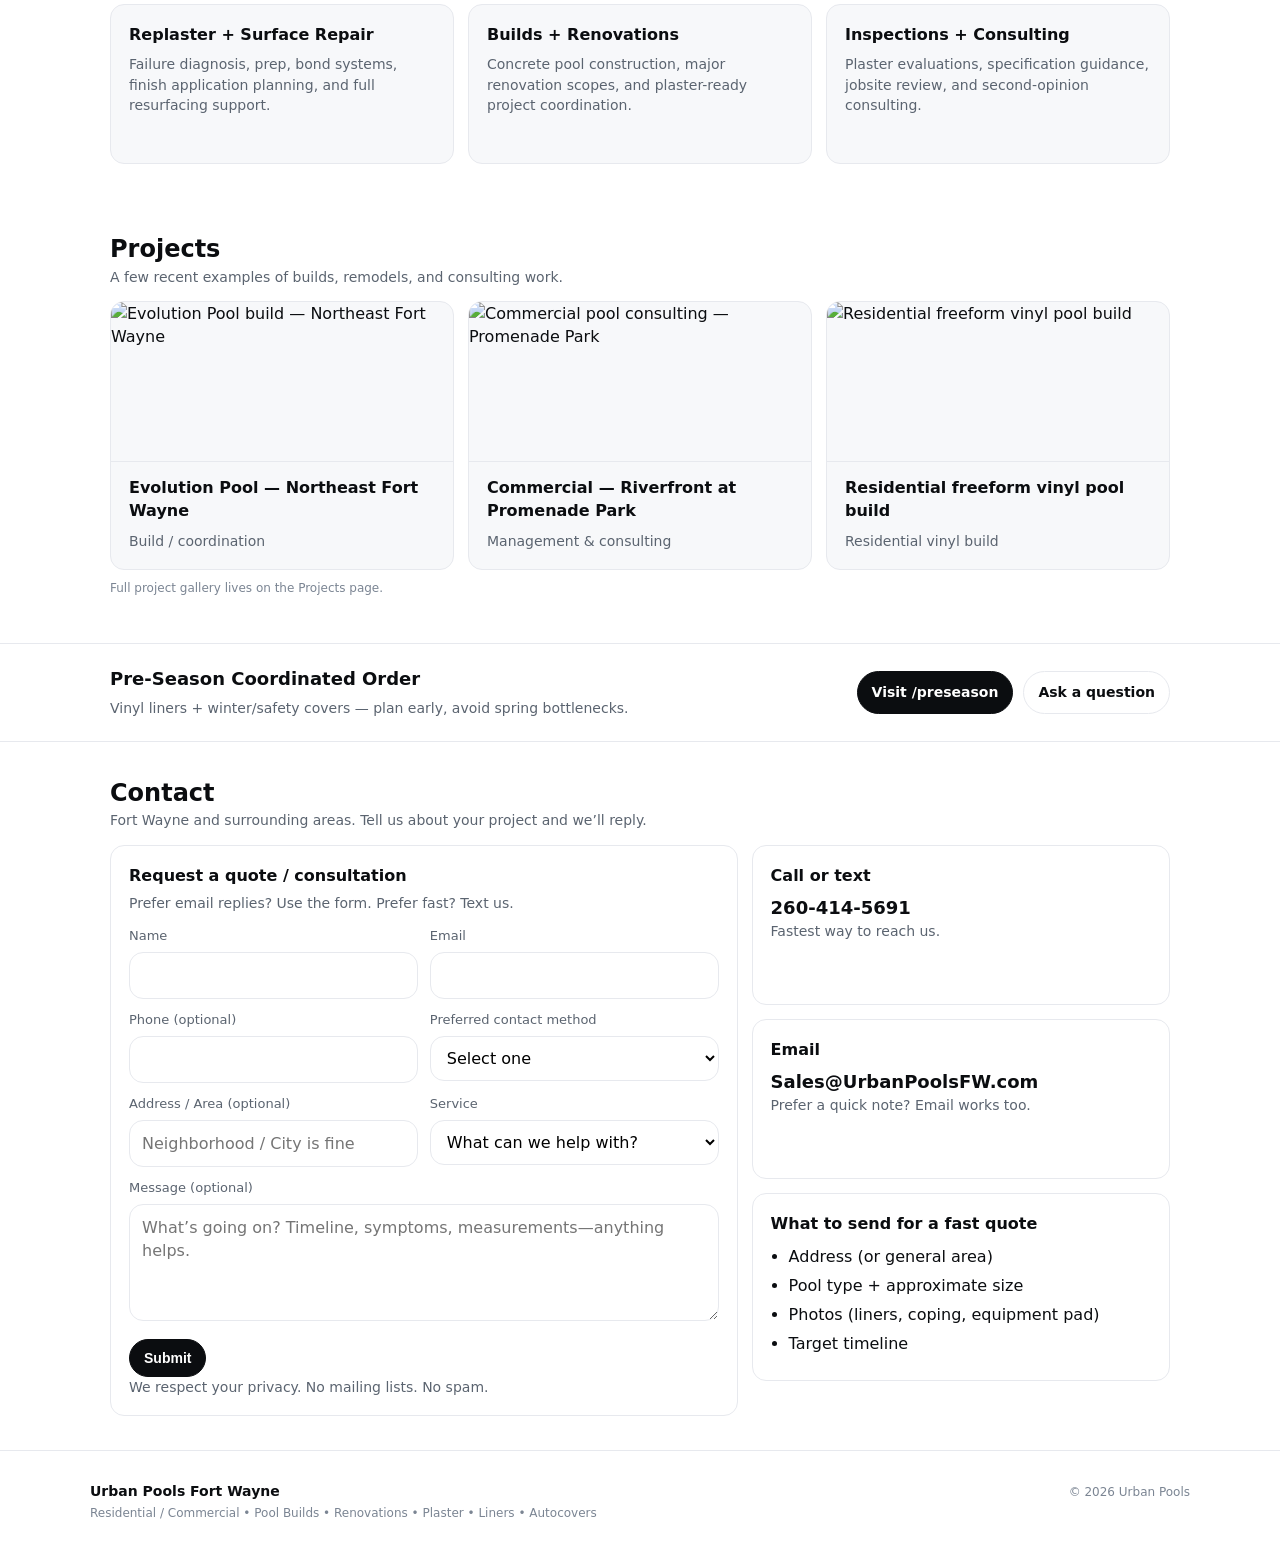
==== commit 51876a41: "Replace homepage with clean UTF-safe index" ====
--- a/index.html
+++ b/index.html
@@ -1,4 +1,4 @@
-<!doctype html>
+﻿<!doctype html>
 <html lang="en">
 <head>
   <meta charset="utf-8" />
@@ -36,7 +36,6 @@
       </nav>
     </div>
 
-    <!-- Mobile nav (JS expects #mobileNav) -->
     <div id="mobileNav" class="mobileNav" aria-label="Mobile">
       <a href="#projects">Projects</a>
       <a href="#sgm">SGM Certified</a>
@@ -46,22 +45,19 @@
   </div>
 </header>
 
-<!-- TEMP: SPRING OPENINGS BAR (delete this whole section when done) -->
 <section class="topBar" id="openingsBar" aria-label="Spring openings signup">
   <div class="wrap">
     <div class="topBarRow">
       <div class="topBarLeft">
-        <div class="topBarKicker">SPRING OPENINGS • FORT WAYNE AREA</div>
-        <div class="topBarSub">We open pools. Request a week — we’ll reach out with the necessary info and next steps.</div>
+        <div class="topBarKicker">SPRING OPENINGS &bull; FORT WAYNE AREA</div>
+        <div class="topBarSub">We open pools. Request a week &mdash; we&rsquo;ll reach out with the necessary info and next steps.</div>
       </div>
 
       <form class="topBarForm" action="https://formspree.io/f/mwvvewyq" method="POST">
-        <!-- Metadata -->
-        <input type="hidden" name="_subject" value="Urban Pools Ã¢â‚¬â€œ Opening Week Request" />
-        <input type="hidden" name="source" value="Homepage Top Bar Ã¢â‚¬â€œ Openings" />
+        <input type="hidden" name="_subject" value="Urban Pools - Opening Week Request" />
+        <input type="hidden" name="source" value="Homepage Top Bar - Openings" />
         <input type="hidden" name="service" value="Pool opening / spring startup" />
         <input type="hidden" name="_next" value="/thanks.html" />
-        <!-- Spam honeypot -->
         <input type="text" name="_gotcha" style="display:none" tabindex="-1" autocomplete="off" />
 
         <label class="srOnly" for="ob_name">Name</label>
@@ -95,12 +91,11 @@
 </section>
 
 <main>
-  <!-- HERO -->
   <section class="hero">
     <div class="wrap">
       <div class="heroGrid twoCol">
         <div>
-          <div class="kicker">Fort Wayne Ã¢â‚¬Â¢ Residential / Commercial</div>
+          <div class="kicker">Fort Wayne &bull; Residential / Commercial</div>
           <h1>Pool Builds, Renovations, Replastering, and Vinyl Liner Replacements</h1>
           <p class="lead">
             Urban Pools focuses on concrete and vinyl pool construction, plaster inspections, plaster repair and replastering, vinyl liner replacements, autocover services, and full pool renovations.
@@ -121,7 +116,7 @@
           </div>
 
           <p class="note">
-            Factory-trained in SGM pool finish systems for plaster preparation, application, maintenance, and troubleshooting Ã¢â‚¬” serving Fort Wayne area residential and commercial projects.
+            Factory-trained in SGM pool finish systems for plaster preparation, application, maintenance, and troubleshooting &mdash; serving Fort Wayne area residential and commercial projects.
           </p>
         </div>
 
@@ -136,13 +131,12 @@
     </div>
   </section>
 
-  <!-- SERVICES -->
   <section id="services" class="section">
     <div class="wrap">
       <div class="sectionHead">
         <div>
           <h2>Services Offered</h2>
-          <p class="sub">Simple, high-quality work Ã¢â‚¬” built to last.</p>
+          <p class="sub">Simple, high-quality work &mdash; built to last.</p>
         </div>
       </div>
 
@@ -151,13 +145,13 @@
           <img class="cardPhoto" src="assets/liner.jpg" alt="Vinyl Liner Replacement" loading="lazy" />
           <h3>Vinyl Liner Replacement</h3>
           <p>
-            Measured, ordered, and installed correctly Ã¢â‚¬” with realistic timing and expectations.
+            Measured, ordered, and installed correctly &mdash; with realistic timing and expectations.
           </p>
         </div>
 
         <div class="card mediaCard">
-          <img class="cardPhoto" src="assets/remodel.jpg" alt="New Construction & Remodeling" loading="lazy" />
-          <h3>New Construction & Remodeling</h3>
+          <img class="cardPhoto" src="assets/remodel.jpg" alt="New Construction &amp; Remodeling" loading="lazy" />
+          <h3>New Construction &amp; Remodeling</h3>
           <p>
             Custom vinyl and hybrid pools, renovations, and structural improvements.
           </p>
@@ -174,13 +168,12 @@
     </div>
   </section>
 
-      <!-- SGM CERTIFIED -->
   <section id="sgm" class="section">
     <div class="wrap">
       <div class="sectionHead">
         <div>
           <h2>Certified Factory Applicator &amp; Builder</h2>
-          <p class="sub">Northeast Indianaï¿½s only SGM Certified Factory Applicator &amp; Builder for plaster pool renovations, new builds, inspections, consulting, and corrective surface work.</p>
+          <p class="sub">Northeast Indiana&rsquo;s only SGM Certified Factory Applicator &amp; Builder for plaster pool renovations, new builds, inspections, consulting, and corrective surface work.</p>
         </div>
         <a class="btn secondary" href="#contact">Request Consultation</a>
       </div>
@@ -193,7 +186,7 @@
         <div class="card">
           <h3>Northeast Indiana plaster authority</h3>
           <p>
-            Urban Pools is Northeast Indianaï¿½s only <strong>SGM Certified Factory Applicator &amp; Builder</strong> focused on plaster pool renovations, new builds, inspections, and consulting.
+            Urban Pools is Northeast Indiana&rsquo;s only <strong>SGM Certified Factory Applicator &amp; Builder</strong> focused on plaster pool renovations, new builds, inspections, and consulting.
           </p>
           <p>
             Certified on Diamond Brite, Diamond Brite Jewels, River Rok, Durazzo, Ultra Pearl Brite, Bond Kote, and One Step Spray Deck systems.
@@ -219,7 +212,7 @@
       </div>
     </div>
   </section>
-<!-- PROJECTS -->
+
   <section id="projects" class="section">
     <div class="wrap">
       <div class="sectionHead">
@@ -227,12 +220,11 @@
           <h2>Projects</h2>
           <p class="sub">A few recent examples of builds, remodels, and consulting work.</p>
         </div>
-        <!---<a class="btn secondary" href="https://urbanpoolsfw.com/projects">Review projects</a>--->
       </div>
 
       <div class="grid3">
-        <div class="card mediaCard"><img class="cardPhoto" src="assets/evolutionpool.jpg" alt="Evolution Pool build Ã¢â‚¬” Northeast Fort Wayne" loading="lazy" /><h3>Evolution Pool Ã¢â‚¬” Northeast Fort Wayne</h3><p>Build / coordination</p></div>
-        <div class="card mediaCard"><img class="cardPhoto" src="assets/fwcommercial.jpg" alt="Commercial pool consulting Ã¢â‚¬” Promenade Park" loading="lazy" /><h3>Commercial Ã¢â‚¬” Riverfront at Promenade Park</h3><p>Management & consulting</p></div>
+        <div class="card mediaCard"><img class="cardPhoto" src="assets/evolutionpool.jpg" alt="Evolution Pool build &mdash; Northeast Fort Wayne" loading="lazy" /><h3>Evolution Pool &mdash; Northeast Fort Wayne</h3><p>Build / coordination</p></div>
+        <div class="card mediaCard"><img class="cardPhoto" src="assets/fwcommercial.jpg" alt="Commercial pool consulting &mdash; Promenade Park" loading="lazy" /><h3>Commercial &mdash; Riverfront at Promenade Park</h3><p>Management &amp; consulting</p></div>
         <div class="card mediaCard"><img class="cardPhoto" src="assets/vinylfreeform.jpg" alt="Residential freeform vinyl pool build" loading="lazy" /><h3>Residential freeform vinyl pool build</h3><p>Residential vinyl build</p></div>
       </div>
 
@@ -242,13 +234,12 @@
     </div>
   </section>
 
-  <!-- PRESEASON BAND -->
   <section class="ctaBand">
     <div class="wrap">
       <div class="ctaRow">
         <div class="left">
           <h2 style="margin:0 0 6px; font-size:18px;">Pre-Season Coordinated Order</h2>
-          <div class="sub">Vinyl liners + winter/safety covers Ã¢â‚¬” plan early, avoid spring bottlenecks.</div>
+          <div class="sub">Vinyl liners + winter/safety covers &mdash; plan early, avoid spring bottlenecks.</div>
         </div>
         <div class="btnRow">
           <a class="btn" href="preseason/">Visit /preseason</a>
@@ -258,13 +249,12 @@
     </div>
   </section>
 
-  <!-- CONTACT -->
   <section id="contact" class="section">
     <div class="wrap">
       <div class="sectionHead">
         <div>
           <h2>Contact</h2>
-          <p class="sub">Fort Wayne and surrounding areas. Tell us about your project and weÃ¢â‚¬â„¢ll reply.</p>
+          <p class="sub">Fort Wayne and surrounding areas. Tell us about your project and we&rsquo;ll reply.</p>
         </div>
       </div>
 
@@ -274,7 +264,6 @@
           <p class="fine" style="margin-top:-2px">Prefer email replies? Use the form. Prefer fast? Text us.</p>
 
           <form class="contactForm" action="https://formspree.io/f/mwvvewyq" method="POST">
-
             <div class="fieldRow">
               <div class="field">
                 <label class="label" for="c_name">Name</label>
@@ -318,7 +307,6 @@
                   <option value="New build / remodeling">New build / remodeling</option>
                   <option value="Plaster repair / replaster / concrete pool build">Plaster repair / replaster / concrete pool build</option>
                   <option value="Autocover service">Autocover service</option>
-
                   <option value="Consulting">Consulting</option>
                   <option value="Not sure yet">Not sure yet</option>
                 </select>
@@ -332,25 +320,18 @@
                 id="c_notes"
                 name="message"
                 rows="4"
-                placeholder="WhatÃ¢â‚¬â„¢s going on? Timeline, symptoms, measurementsÃ¢â‚¬”anything helps."
+                placeholder="What&rsquo;s going on? Timeline, symptoms, measurements&mdash;anything helps."
               ></textarea>
             </div>
 
-            <!-- Metadata -->
-            <input type="hidden" name="_subject" value="Urban Pools Ã¢â‚¬â€œ Website Lead" />
+            <input type="hidden" name="_subject" value="Urban Pools - Website Lead" />
             <input type="hidden" name="source" value="Homepage Contact Form" />
-
-            <!-- Redirect after submit (create /thanks.html or remove this line) -->
             <input type="hidden" name="_next" value="/thanks.html" />
-
-            <!-- Spam honeypot -->
             <input type="text" name="_gotcha" style="display:none" tabindex="-1" autocomplete="off" />
 
             <button class="btn" type="submit">Submit</button>
             <p class="ctaMini">We respect your privacy. No mailing lists. No spam.</p>
-
           </form>
-
         </div>
 
         <div class="stack">
@@ -386,10 +367,10 @@
     <div class="footerGrid">
       <div>
         <strong style="color:var(--text)">Urban Pools Fort Wayne</strong><br/>
-        <span class="fine">Residential / Commercial Ã¢â‚¬Â¢ Pool Builds Ã¢â‚¬Â¢ Renovations Ã¢â‚¬Â¢ Plaster Ã¢â‚¬Â¢ Liners Ã¢â‚¬Â¢ Autocovers</span>
+        <span class="fine">Residential / Commercial &bull; Pool Builds &bull; Renovations &bull; Plaster &bull; Liners &bull; Autocovers</span>
       </div>
       <div style="text-align:right">
-        <span class="fine">Ã‚© <span id="y"></span> Urban Pools</span>
+        <span class="fine">&copy; <span id="y"></span> Urban Pools</span>
       </div>
     </div>
   </div>
@@ -413,7 +394,3 @@
 
 </body>
 </html>
-
-
-
-
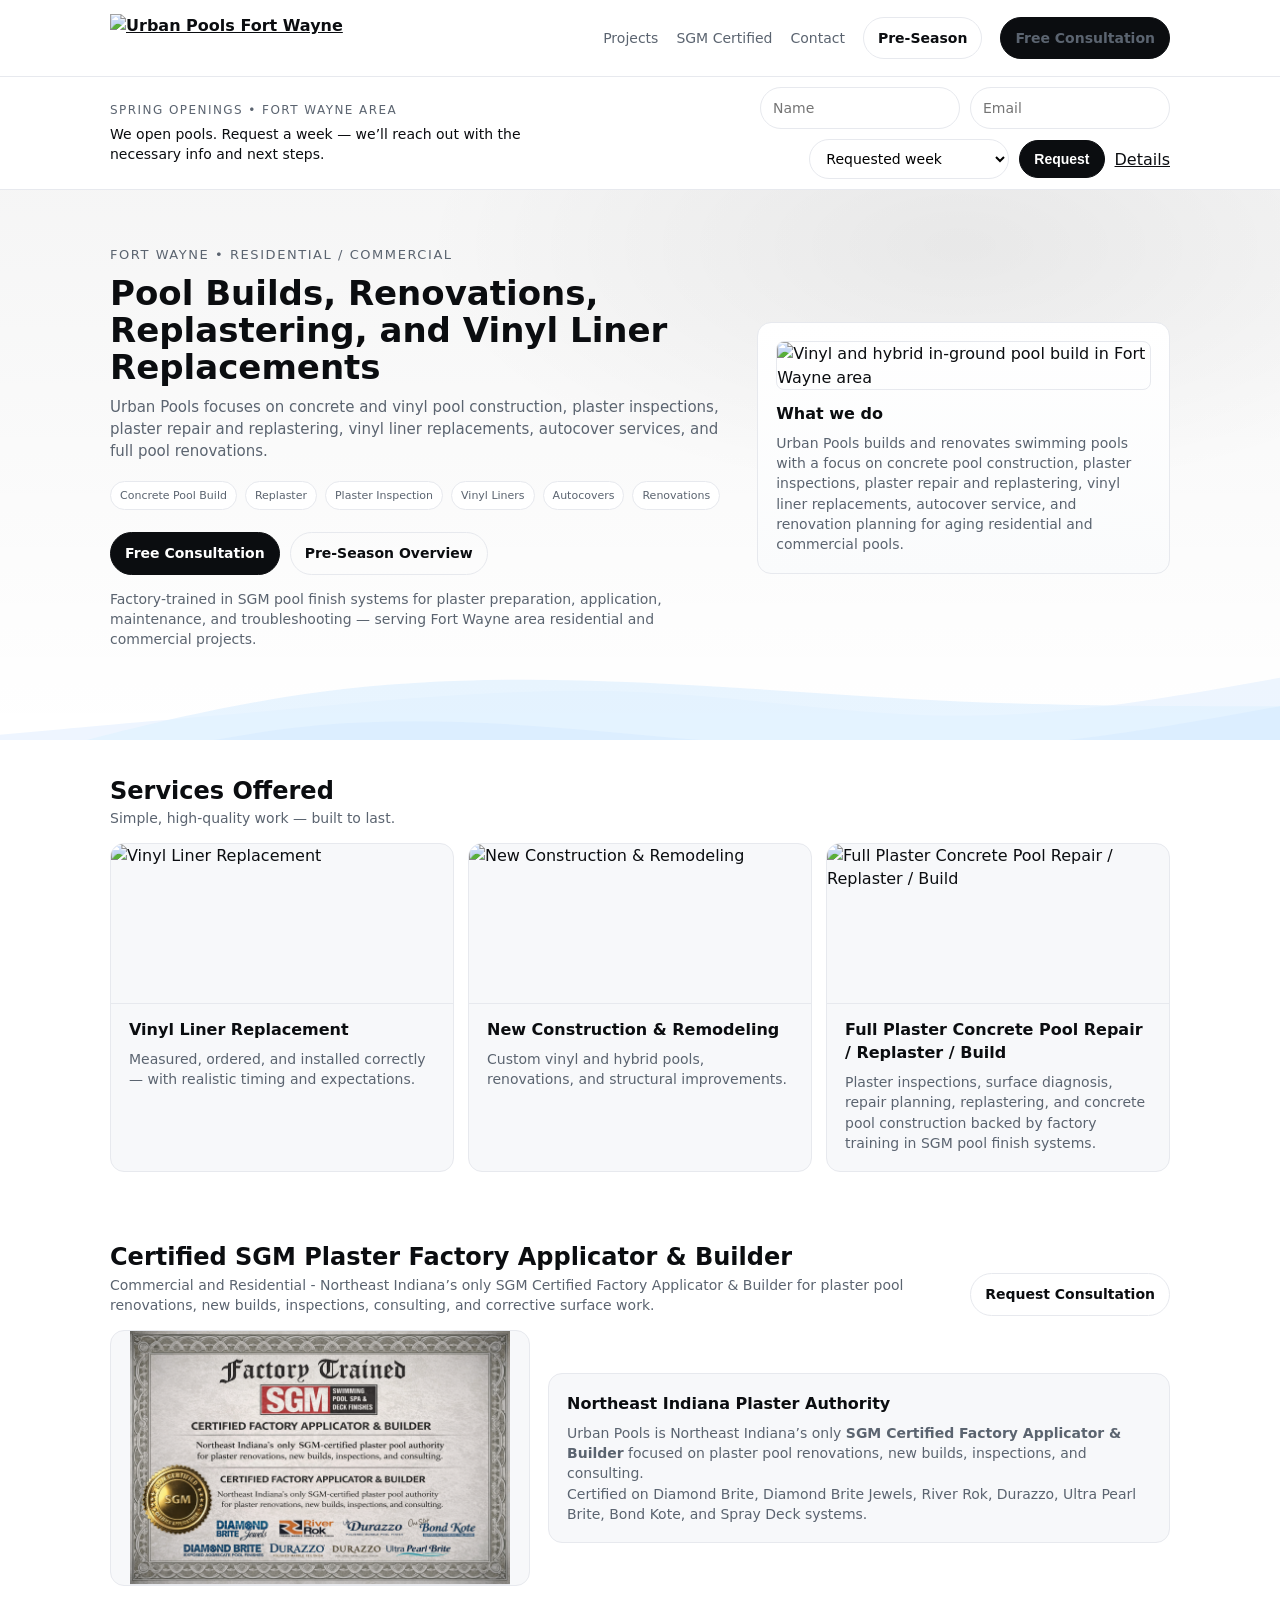
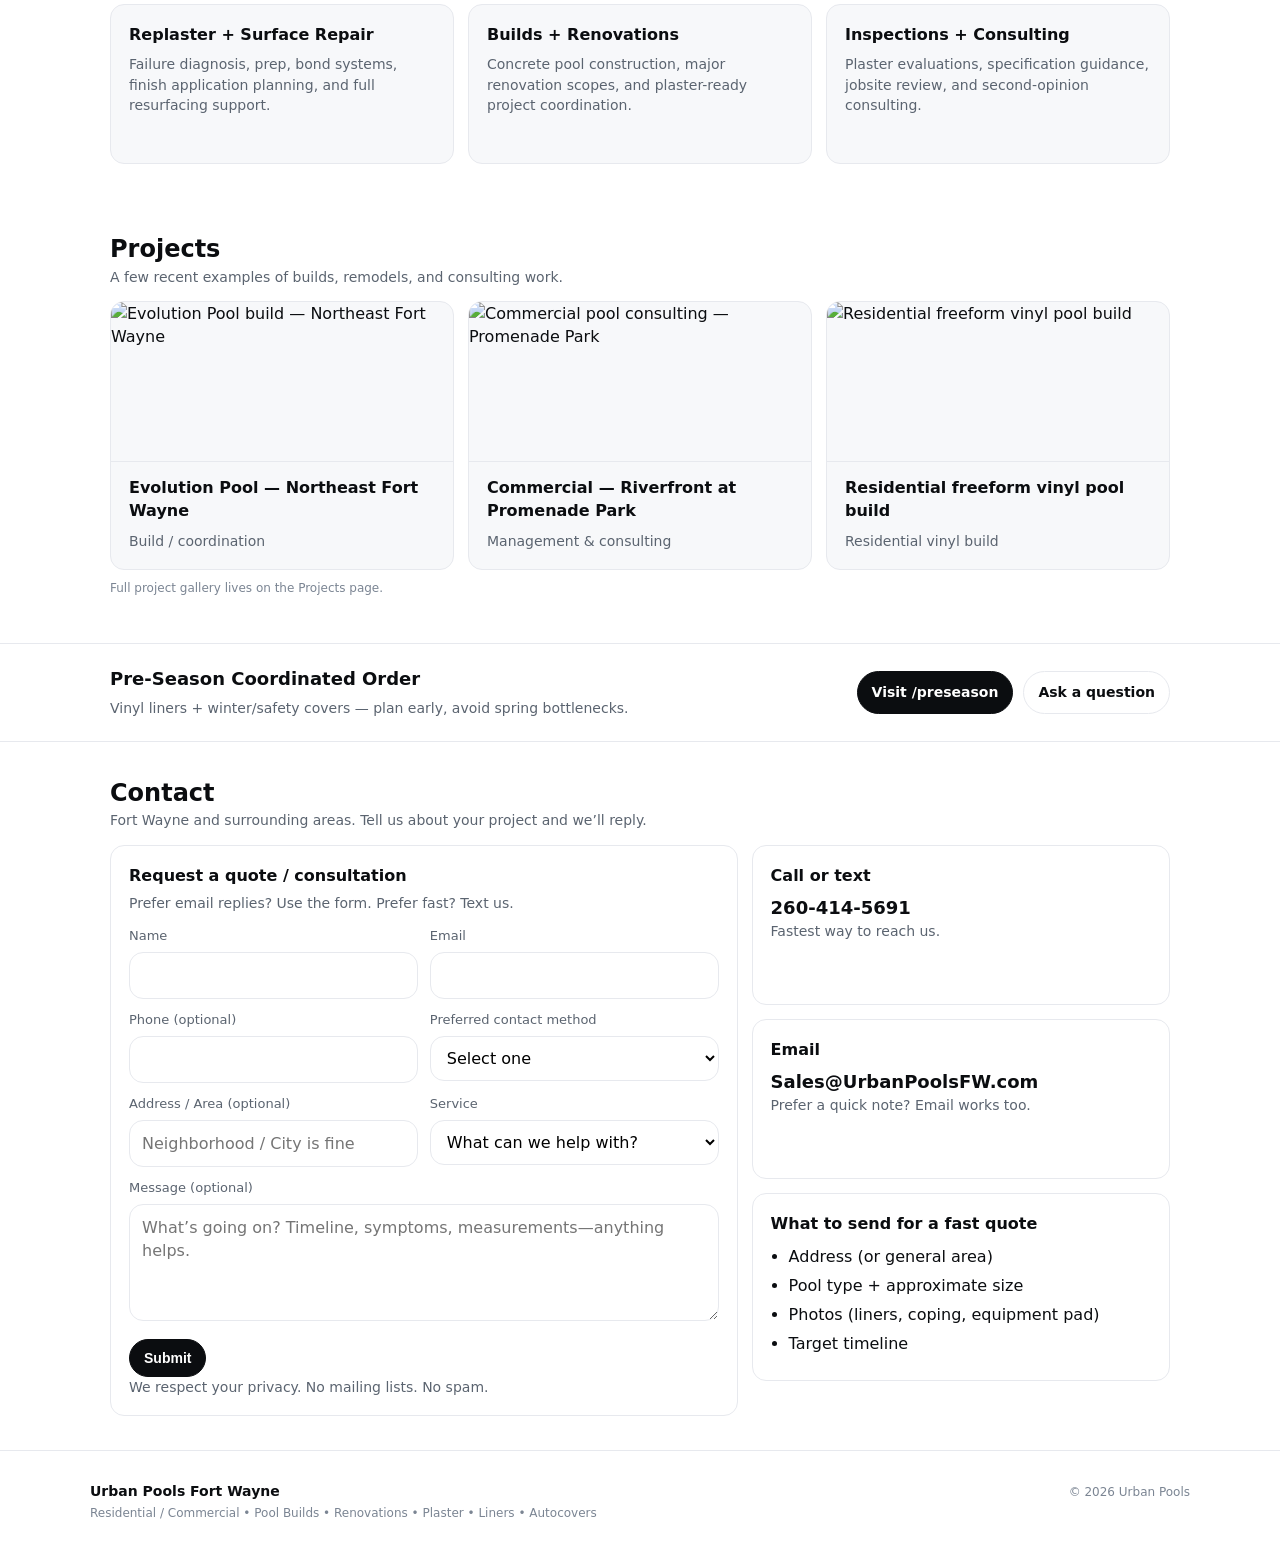
==== commit 41898fb4: "Homepage + mobile SGM layout + text fixes" ====
--- a/index.html
+++ b/index.html
@@ -172,8 +172,8 @@
     <div class="wrap">
       <div class="sectionHead">
         <div>
-          <h2>Certified Factory Applicator &amp; Builder</h2>
-          <p class="sub">Northeast Indiana&rsquo;s only SGM Certified Factory Applicator &amp; Builder for plaster pool renovations, new builds, inspections, consulting, and corrective surface work.</p>
+          <h2>Certified SGM Plaster Factory Applicator &amp; Builder</h2>
+          <p class="sub">Commercial and Residential - Northeast Indiana&rsquo;s only SGM Certified Factory Applicator &amp; Builder for plaster pool renovations, new builds, inspections, consulting, and corrective surface work.</p>
         </div>
         <a class="btn secondary" href="#contact">Request Consultation</a>
       </div>
@@ -184,12 +184,12 @@
         </div>
 
         <div class="card">
-          <h3>Northeast Indiana plaster authority</h3>
+          <h3>Northeast Indiana Plaster Authority</h3>
           <p>
             Urban Pools is Northeast Indiana&rsquo;s only <strong>SGM Certified Factory Applicator &amp; Builder</strong> focused on plaster pool renovations, new builds, inspections, and consulting.
           </p>
           <p>
-            Certified on Diamond Brite, Diamond Brite Jewels, River Rok, Durazzo, Ultra Pearl Brite, Bond Kote, and One Step Spray Deck systems.
+            Certified on Diamond Brite, Diamond Brite Jewels, River Rok, Durazzo, Ultra Pearl Brite, Bond Kote, and Spray Deck systems.
           </p>
         </div>
       </div>
@@ -394,3 +394,4 @@
 
 </body>
 </html>
+
--- a/assets/site.css
+++ b/assets/site.css
@@ -437,5 +437,89 @@
     max-width:100%;
   }
 }
-
-
+/* MOBILE POLISH — SGM SECTION */
+@media (max-width: 900px) {
+  #sgm .sectionHead {
+    display: grid;
+    gap: 12px;
+  }
+
+  #sgm .sectionHead h2 {
+    font-size: 28px;
+    line-height: 1.08;
+    letter-spacing: -0.02em;
+    max-width: 12ch;
+    margin: 0;
+  }
+
+  #sgm .sectionHead .sub {
+    font-size: 15px;
+    line-height: 1.5;
+    max-width: 34ch;
+    margin: 0;
+  }
+
+  #sgm .sectionHead .btn {
+    width: 100%;
+    justify-content: center;
+    min-height: 48px;
+  }
+
+  #sgm .grid2 {
+    grid-template-columns: 1fr !important;
+    gap: 14px !important;
+  }
+
+  #sgm .mediaCard {
+    padding: 10px;
+  }
+
+  #sgm .cardPhoto {
+    width: 100%;
+    max-width: 100%;
+    height: auto;
+    max-height: 360px;
+    object-fit: contain;
+    display: block;
+    margin: 0 auto;
+  }
+
+  #sgm .grid2 > .card:last-child {
+    padding: 18px;
+  }
+
+  #sgm .grid2 > .card:last-child h3 {
+    font-size: 18px;
+    line-height: 1.15;
+    margin-bottom: 10px;
+  }
+
+  #sgm .grid2 > .card:last-child p {
+    font-size: 15px;
+    line-height: 1.55;
+    margin-bottom: 10px;
+  }
+
+  #sgm .grid3 {
+    grid-template-columns: 1fr !important;
+    gap: 12px;
+    margin-top: 14px !important;
+  }
+
+  #sgm .grid3 .card {
+    padding: 18px;
+  }
+
+  #sgm .grid3 .card h3 {
+    font-size: 17px;
+    line-height: 1.15;
+    margin-bottom: 8px;
+  }
+
+  #sgm .grid3 .card p {
+    font-size: 14px;
+    line-height: 1.5;
+    margin: 0;
+  }
+}
+
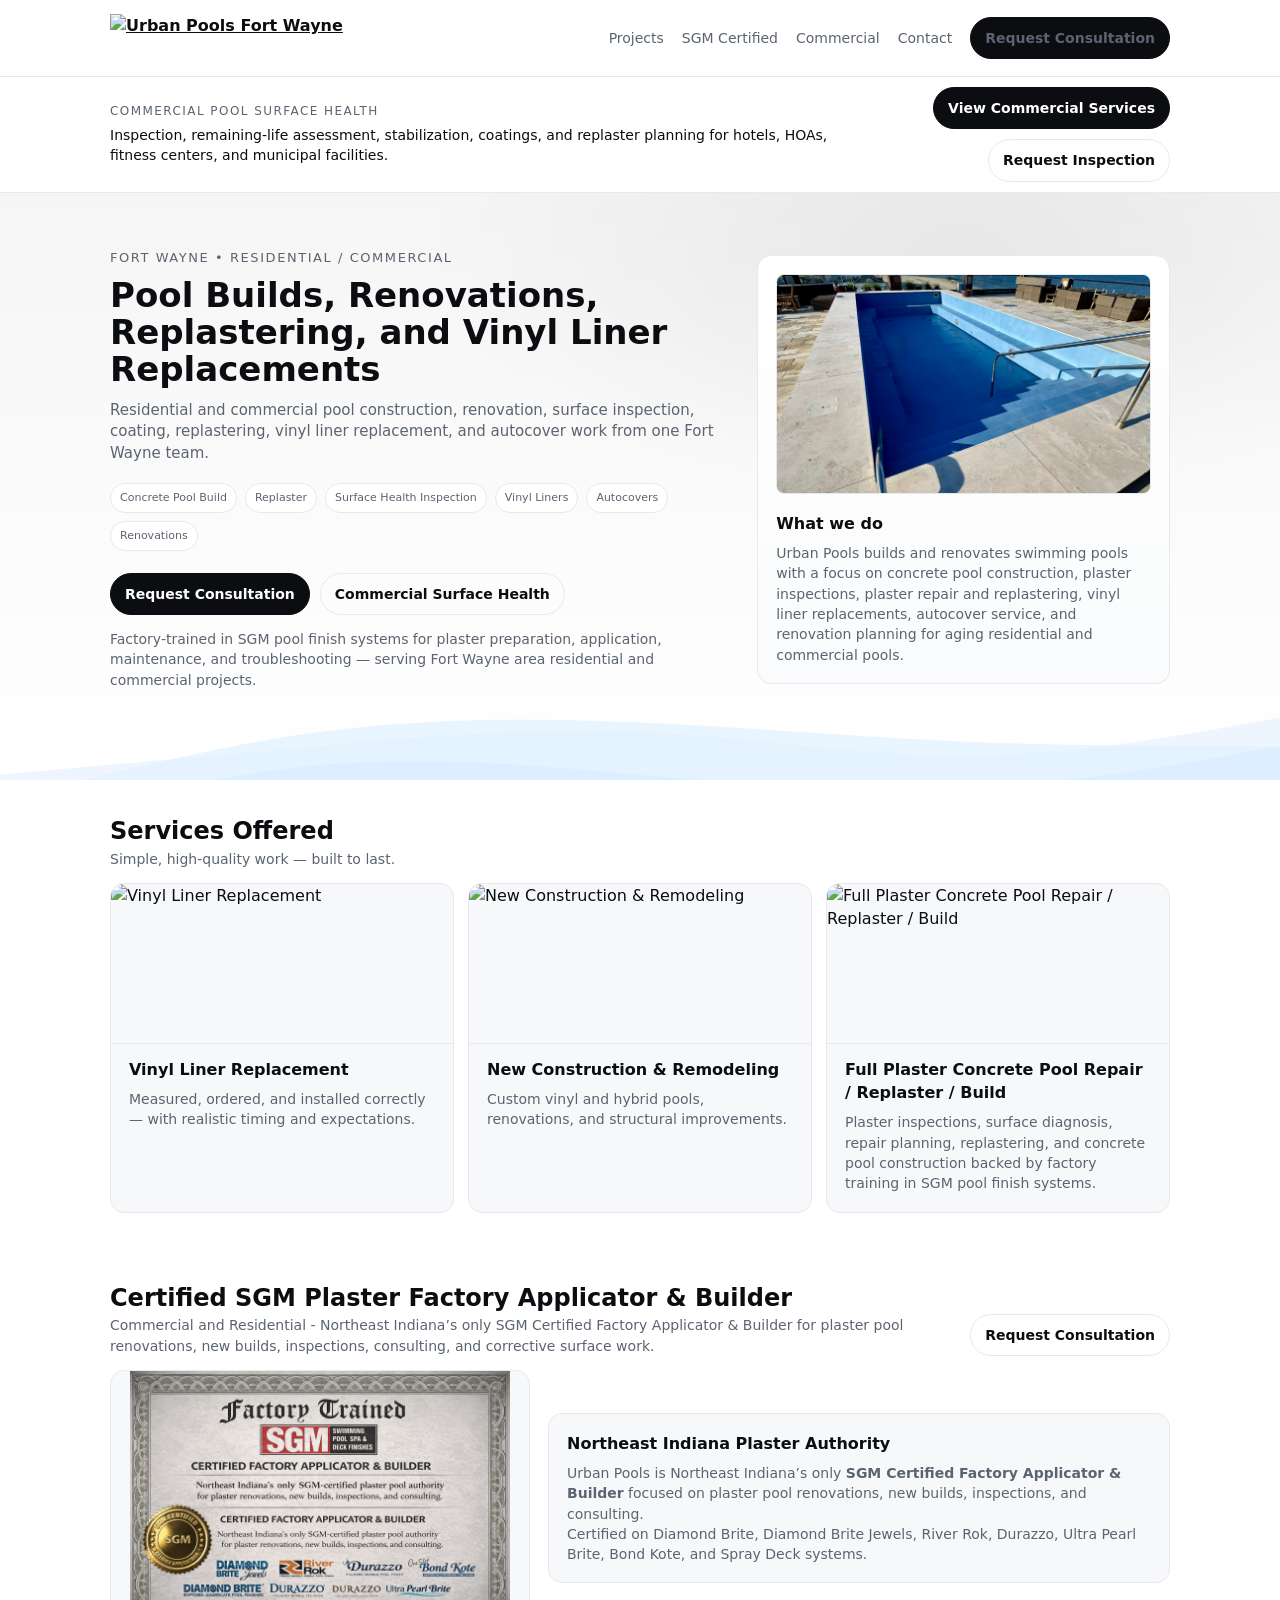
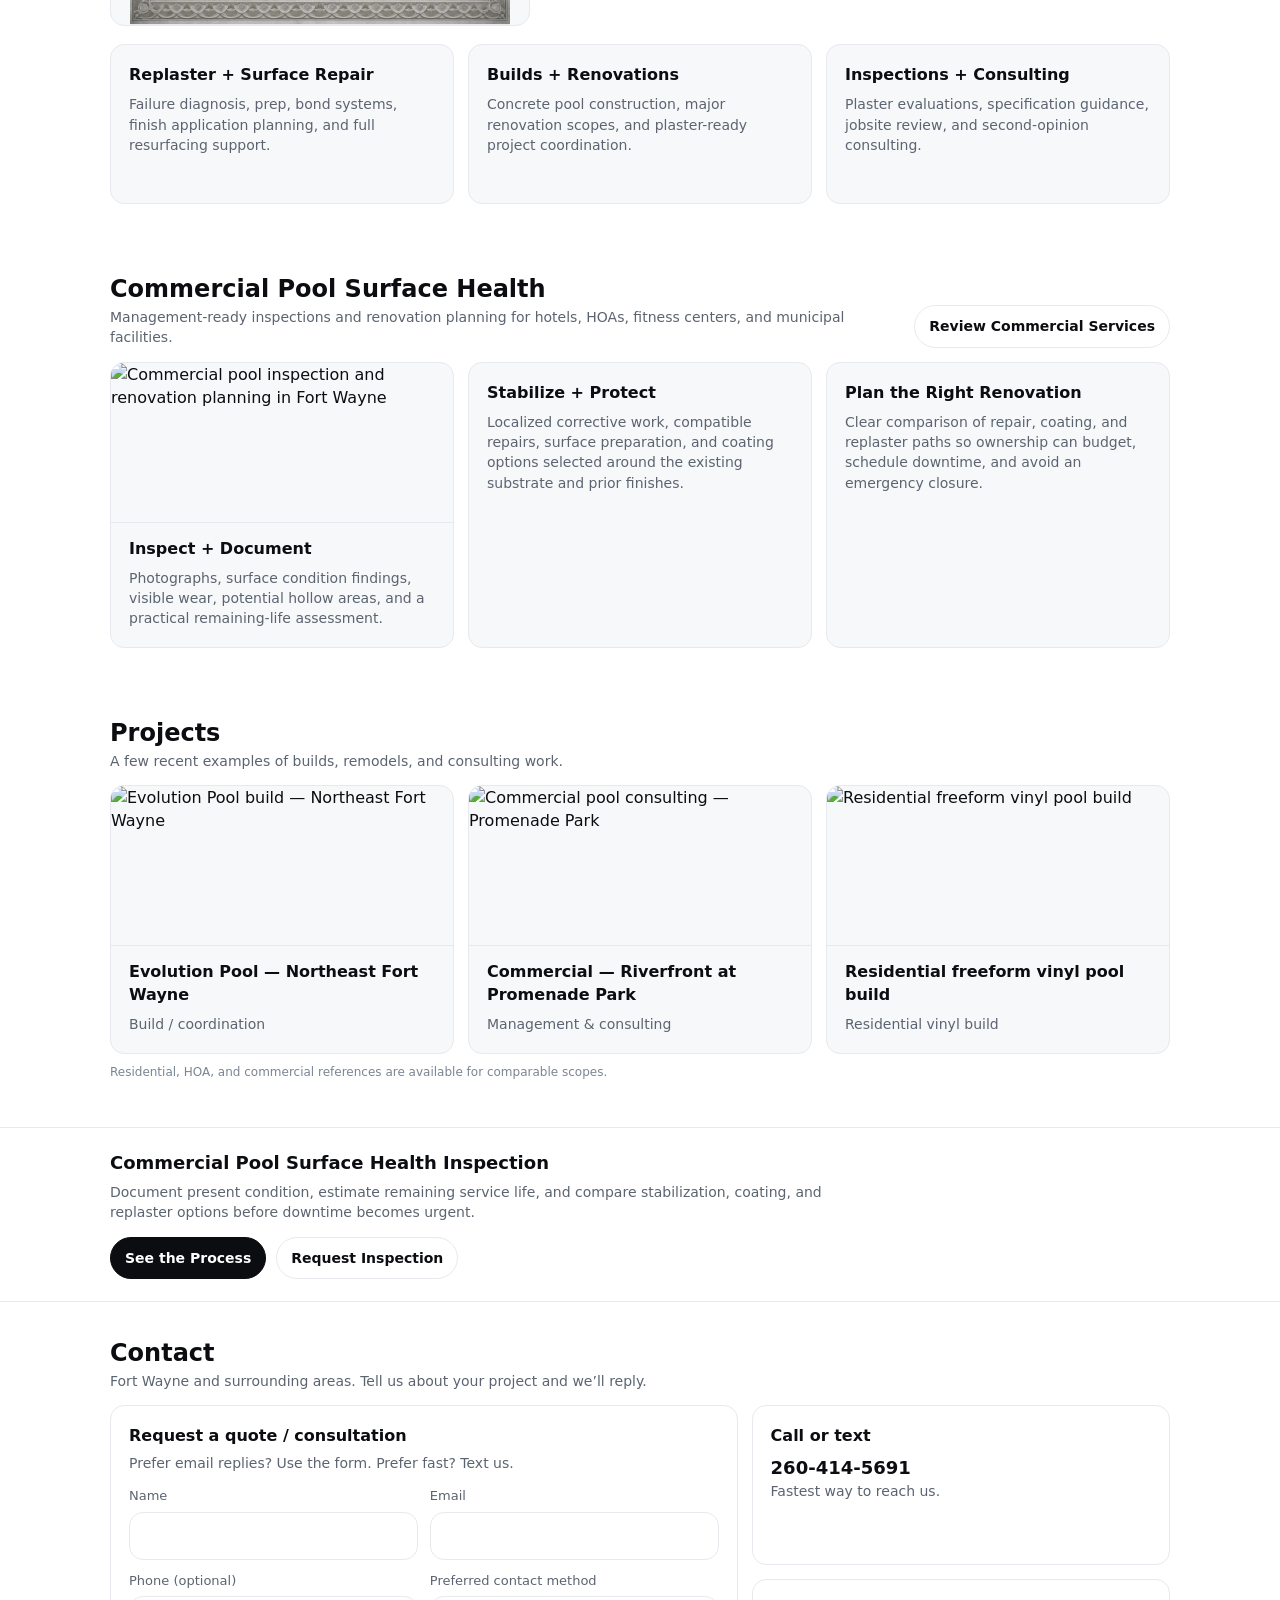
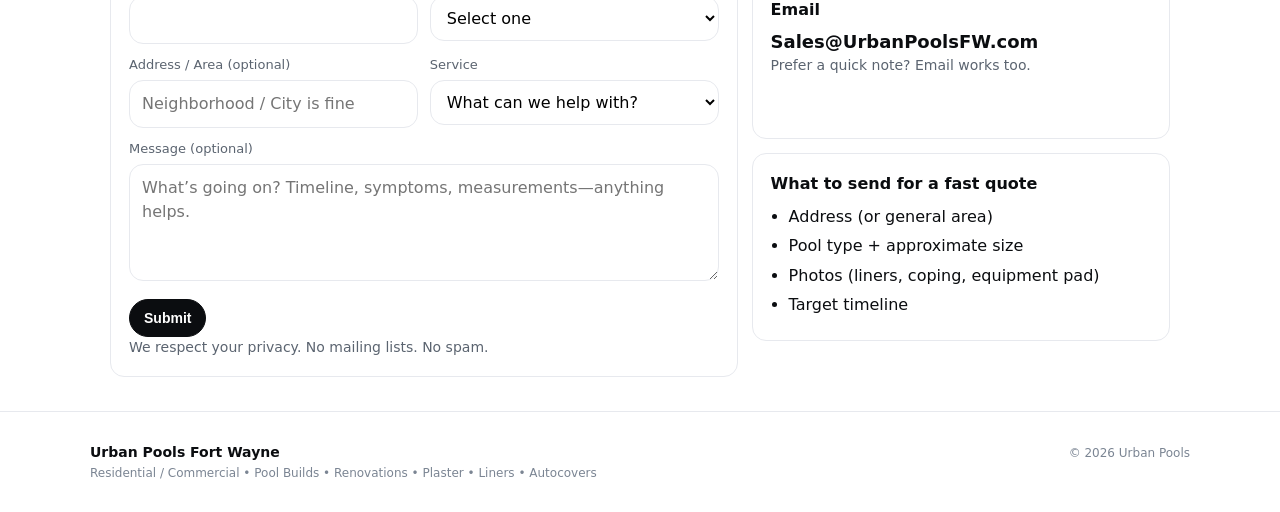
==== commit e6f32a56: "Replace seasonal content with commercial surface services" ====
--- a/index.html
+++ b/index.html
@@ -1,11 +1,11 @@
-﻿<!doctype html>
+<!doctype html>
 <html lang="en">
 <head>
   <meta charset="utf-8" />
   <meta name="viewport" content="width=device-width, initial-scale=1" />
   <title>Urban Pools Fort Wayne</title>
-  <meta name="description" content="Urban Pools Fort Wayne builds and renovates swimming pools with a focus on vinyl liner replacements, autocover services, plaster inspections, plaster repair, replastering, and concrete pool construction in Fort Wayne, Indiana." />
-  <link rel="stylesheet" href="assets/site.css?v=3" />
+  <meta name="description" content="Urban Pools Fort Wayne builds and renovates residential and commercial pools, with SGM-certified plaster work, surface health inspections, coatings, vinyl liners, autocovers, and concrete pool construction." />
+  <link rel="stylesheet" href="assets/site.css?v=4" />
 </head>
 
 <body>
@@ -30,62 +30,32 @@
       <nav class="links" aria-label="Primary">
         <a href="#projects">Projects</a>
         <a href="#sgm">SGM Certified</a>
+        <a href="#commercial">Commercial</a>
         <a href="#contact">Contact</a>
-        <a class="btn secondary" href="preseason/">Pre-Season</a>
-        <a class="btn" href="#contact">Free Consultation</a>
+        <a class="btn" href="#contact">Request Consultation</a>
       </nav>
     </div>
 
     <div id="mobileNav" class="mobileNav" aria-label="Mobile">
       <a href="#projects">Projects</a>
       <a href="#sgm">SGM Certified</a>
+      <a href="#commercial">Commercial</a>
       <a href="#contact">Contact</a>
-      <a href="preseason/">Pre-Season</a>
     </div>
   </div>
 </header>
 
-<section class="topBar" id="openingsBar" aria-label="Spring openings signup">
+<section class="topBar" aria-label="Commercial pool surface services">
   <div class="wrap">
     <div class="topBarRow">
       <div class="topBarLeft">
-        <div class="topBarKicker">SPRING OPENINGS &bull; FORT WAYNE AREA</div>
-        <div class="topBarSub">We open pools. Request a week &mdash; we&rsquo;ll reach out with the necessary info and next steps.</div>
-      </div>
-
-      <form class="topBarForm" action="https://formspree.io/f/mwvvewyq" method="POST">
-        <input type="hidden" name="_subject" value="Urban Pools - Opening Week Request" />
-        <input type="hidden" name="source" value="Homepage Top Bar - Openings" />
-        <input type="hidden" name="service" value="Pool opening / spring startup" />
-        <input type="hidden" name="_next" value="/thanks.html" />
-        <input type="text" name="_gotcha" style="display:none" tabindex="-1" autocomplete="off" />
-
-        <label class="srOnly" for="ob_name">Name</label>
-        <input class="topInput" id="ob_name" name="name" type="text" placeholder="Name" autocomplete="name" required />
-
-        <label class="srOnly" for="ob_email">Email</label>
-        <input class="topInput" id="ob_email" name="email" type="email" placeholder="Email" autocomplete="email" required />
-
-        <label class="srOnly" for="ob_week">Requested week</label>
-        <select class="topSelect" id="ob_week" name="requested_week" required>
-          <option value="">Requested week</option>
-          <option value="Week of Mar 18">Week of Mar 18</option>
-          <option value="Week of Mar 25">Week of Mar 25</option>
-          <option value="Week of Apr 1">Week of Apr 1</option>
-          <option value="Week of Apr 8">Week of Apr 8</option>
-          <option value="Week of Apr 15">Week of Apr 15</option>
-          <option value="Week of Apr 22">Week of Apr 22</option>
-          <option value="Week of Apr 29">Week of Apr 29</option>
-          <option value="Week of May 6">Week of May 6</option>
-          <option value="Week of May 13">Week of May 13</option>
-          <option value="Week of May 20">Week of May 20</option>
-          <option value="Week of May 27">Week of May 27</option>
-          <option value="Not sure yet">Not sure yet</option>
-        </select>
-
-        <button class="topBtn" type="submit">Request</button>
-        <a class="topLink" href="preseason/">Details</a>
-      </form>
+        <div class="topBarKicker">COMMERCIAL POOL SURFACE HEALTH</div>
+        <div class="topBarSub">Inspection, remaining-life assessment, stabilization, coatings, and replaster planning for hotels, HOAs, fitness centers, and municipal facilities.</div>
+      </div>
+      <div class="topBarForm">
+        <a class="btn" href="commercial/">View Commercial Services</a>
+        <a class="btn secondary" href="#contact">Request Inspection</a>
+      </div>
     </div>
   </div>
 </section>
@@ -98,21 +68,21 @@
           <div class="kicker">Fort Wayne &bull; Residential / Commercial</div>
           <h1>Pool Builds, Renovations, Replastering, and Vinyl Liner Replacements</h1>
           <p class="lead">
-            Urban Pools focuses on concrete and vinyl pool construction, plaster inspections, plaster repair and replastering, vinyl liner replacements, autocover services, and full pool renovations.
+            Residential and commercial pool construction, renovation, surface inspection, coating, replastering, vinyl liner replacement, and autocover work from one Fort Wayne team.
           </p>
 
           <div class="pillRow">
             <span class="pill">Concrete Pool Build</span>
             <span class="pill">Replaster</span>
-            <span class="pill">Plaster Inspection</span>
+            <span class="pill">Surface Health Inspection</span>
             <span class="pill">Vinyl Liners</span>
             <span class="pill">Autocovers</span>
             <span class="pill">Renovations</span>
           </div>
 
           <div class="btnRow">
-            <a class="btn" href="#contact">Free Consultation</a>
-            <a class="btn secondary" href="preseason/">Pre-Season Overview</a>
+            <a class="btn" href="#contact">Request Consultation</a>
+            <a class="btn secondary" href="commercial/">Commercial Surface Health</a>
           </div>
 
           <p class="note">
@@ -208,6 +178,36 @@
         <div class="card">
           <h3>Inspections + Consulting</h3>
           <p>Plaster evaluations, specification guidance, jobsite review, and second-opinion consulting.</p>
+        </div>
+      </div>
+    </div>
+  </section>
+
+  <section id="commercial" class="section">
+    <div class="wrap">
+      <div class="sectionHead">
+        <div>
+          <h2>Commercial Pool Surface Health</h2>
+          <p class="sub">Management-ready inspections and renovation planning for hotels, HOAs, fitness centers, and municipal facilities.</p>
+        </div>
+        <a class="btn secondary" href="commercial/">Review Commercial Services</a>
+      </div>
+
+      <div class="grid3">
+        <div class="card mediaCard">
+          <img class="cardPhoto" src="assets/fwcommercial.jpg" alt="Commercial pool inspection and renovation planning in Fort Wayne" loading="lazy" />
+          <h3>Inspect + Document</h3>
+          <p>Photographs, surface condition findings, visible wear, potential hollow areas, and a practical remaining-life assessment.</p>
+        </div>
+
+        <div class="card">
+          <h3>Stabilize + Protect</h3>
+          <p>Localized corrective work, compatible repairs, surface preparation, and coating options selected around the existing substrate and prior finishes.</p>
+        </div>
+
+        <div class="card">
+          <h3>Plan the Right Renovation</h3>
+          <p>Clear comparison of repair, coating, and replaster paths so ownership can budget, schedule downtime, and avoid an emergency closure.</p>
         </div>
       </div>
     </div>
@@ -229,7 +229,7 @@
       </div>
 
       <p class="fine" style="margin-top:10px">
-        Full project gallery lives on the Projects page.
+        Residential, HOA, and commercial references are available for comparable scopes.
       </p>
     </div>
   </section>
@@ -238,12 +238,12 @@
     <div class="wrap">
       <div class="ctaRow">
         <div class="left">
-          <h2 style="margin:0 0 6px; font-size:18px;">Pre-Season Coordinated Order</h2>
-          <div class="sub">Vinyl liners + winter/safety covers &mdash; plan early, avoid spring bottlenecks.</div>
+          <h2 style="margin:0 0 6px; font-size:18px;">Commercial Pool Surface Health Inspection</h2>
+          <div class="sub">Document present condition, estimate remaining service life, and compare stabilization, coating, and replaster options before downtime becomes urgent.</div>
         </div>
         <div class="btnRow">
-          <a class="btn" href="preseason/">Visit /preseason</a>
-          <a class="btn secondary" href="#contact">Ask a question</a>
+          <a class="btn" href="commercial/">See the Process</a>
+          <a class="btn secondary" href="#contact">Request Inspection</a>
         </div>
       </div>
     </div>
@@ -306,6 +306,7 @@
                   <option value="Vinyl liner replacement">Vinyl liner replacement</option>
                   <option value="New build / remodeling">New build / remodeling</option>
                   <option value="Plaster repair / replaster / concrete pool build">Plaster repair / replaster / concrete pool build</option>
+                  <option value="Commercial surface inspection / coating">Commercial surface inspection / coating</option>
                   <option value="Autocover service">Autocover service</option>
                   <option value="Consulting">Consulting</option>
                   <option value="Not sure yet">Not sure yet</option>
--- a/assets/site.css
+++ b/assets/site.css
@@ -1,4 +1,4 @@
-﻿:root{
+:root{
   --bg:#ffffff;
   --text:#0b0d10;
   --muted:#5b6470;
@@ -272,9 +272,7 @@
 }
 .textarea{resize:vertical; min-height:110px}
 
-/* =========================
-   Top Openings Bar (temporary)
-   ========================= */
+/* Top information bar */
 .topBar{
   background:rgba(255,255,255,.96);
   border-bottom:1px solid var(--line);
@@ -376,6 +374,7 @@
   .topBarForm{ width:100%; justify-content:flex-start; }
   .topInput, .topSelect{ min-width:0; width:100%; }
   .topBtn{ width:100%; }
+  .topBarForm .btn{ width:100%; }
 }
 
 @media (min-width: 901px){
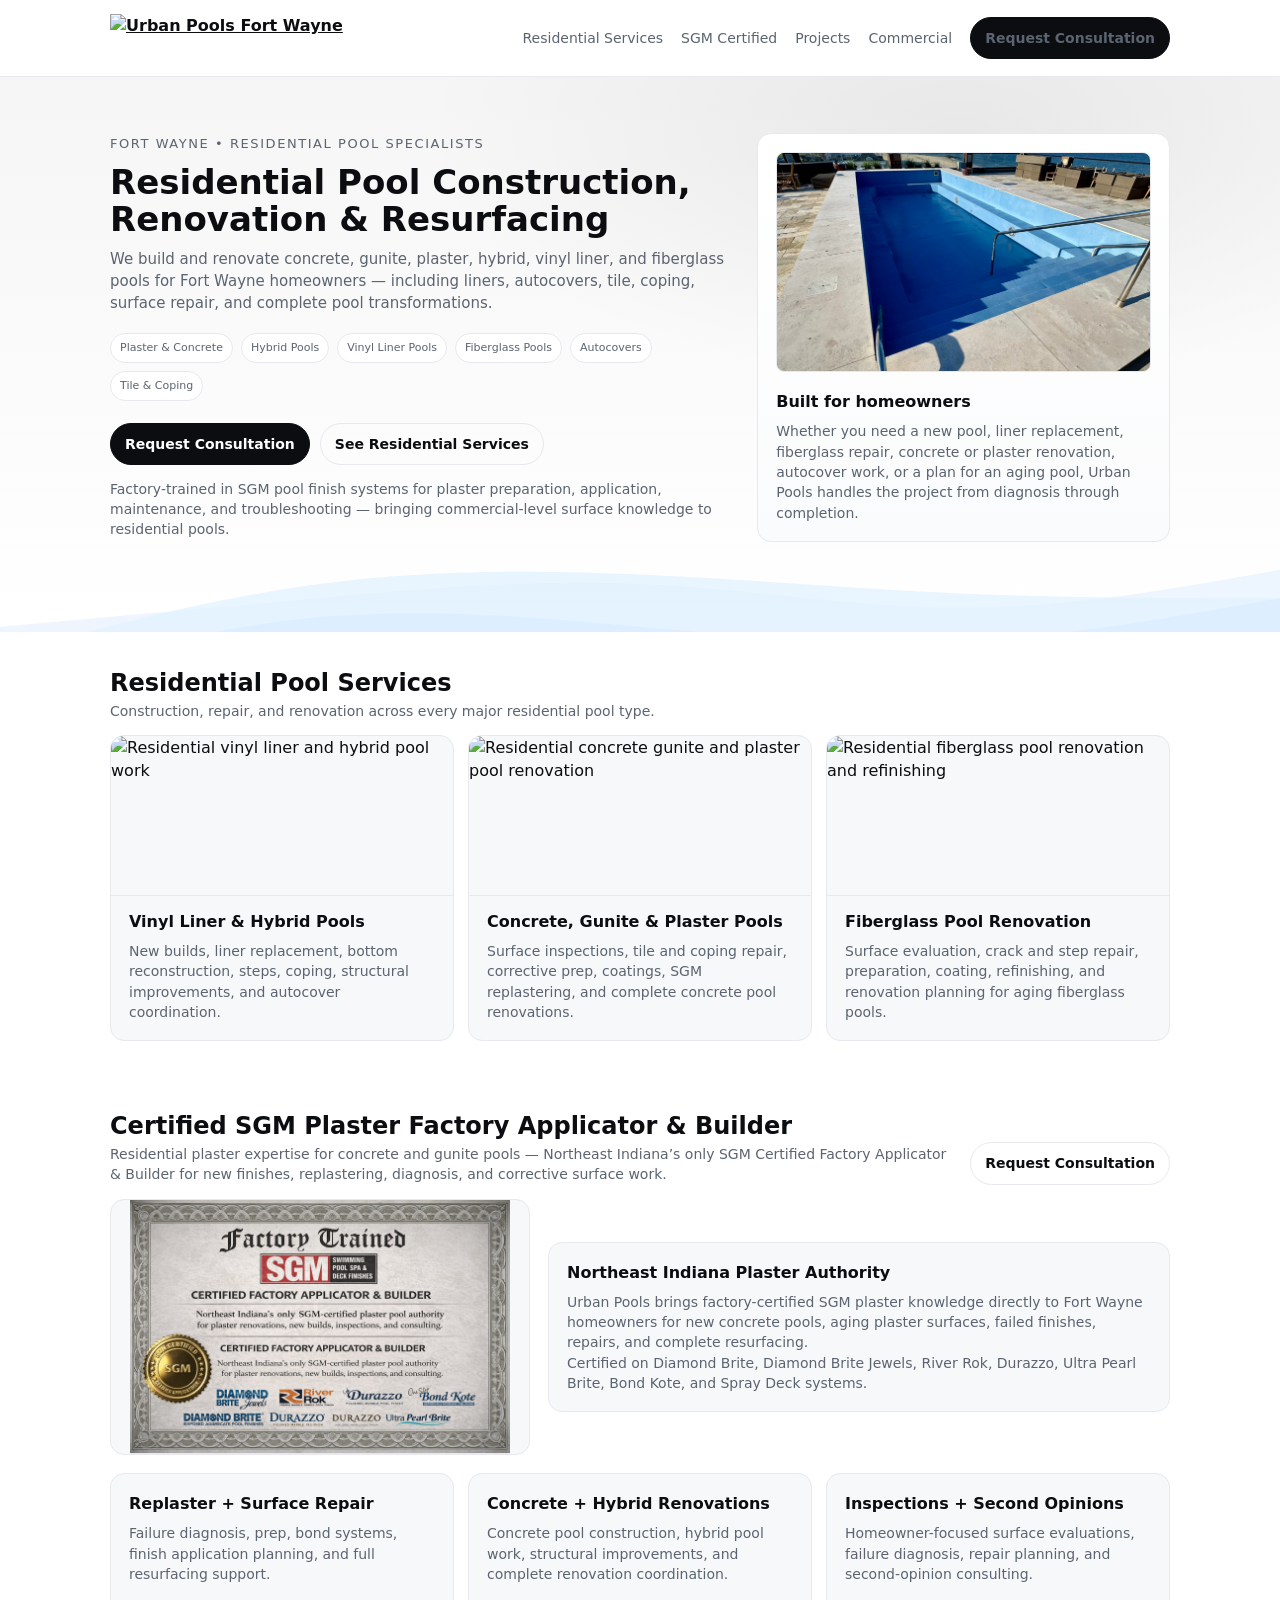
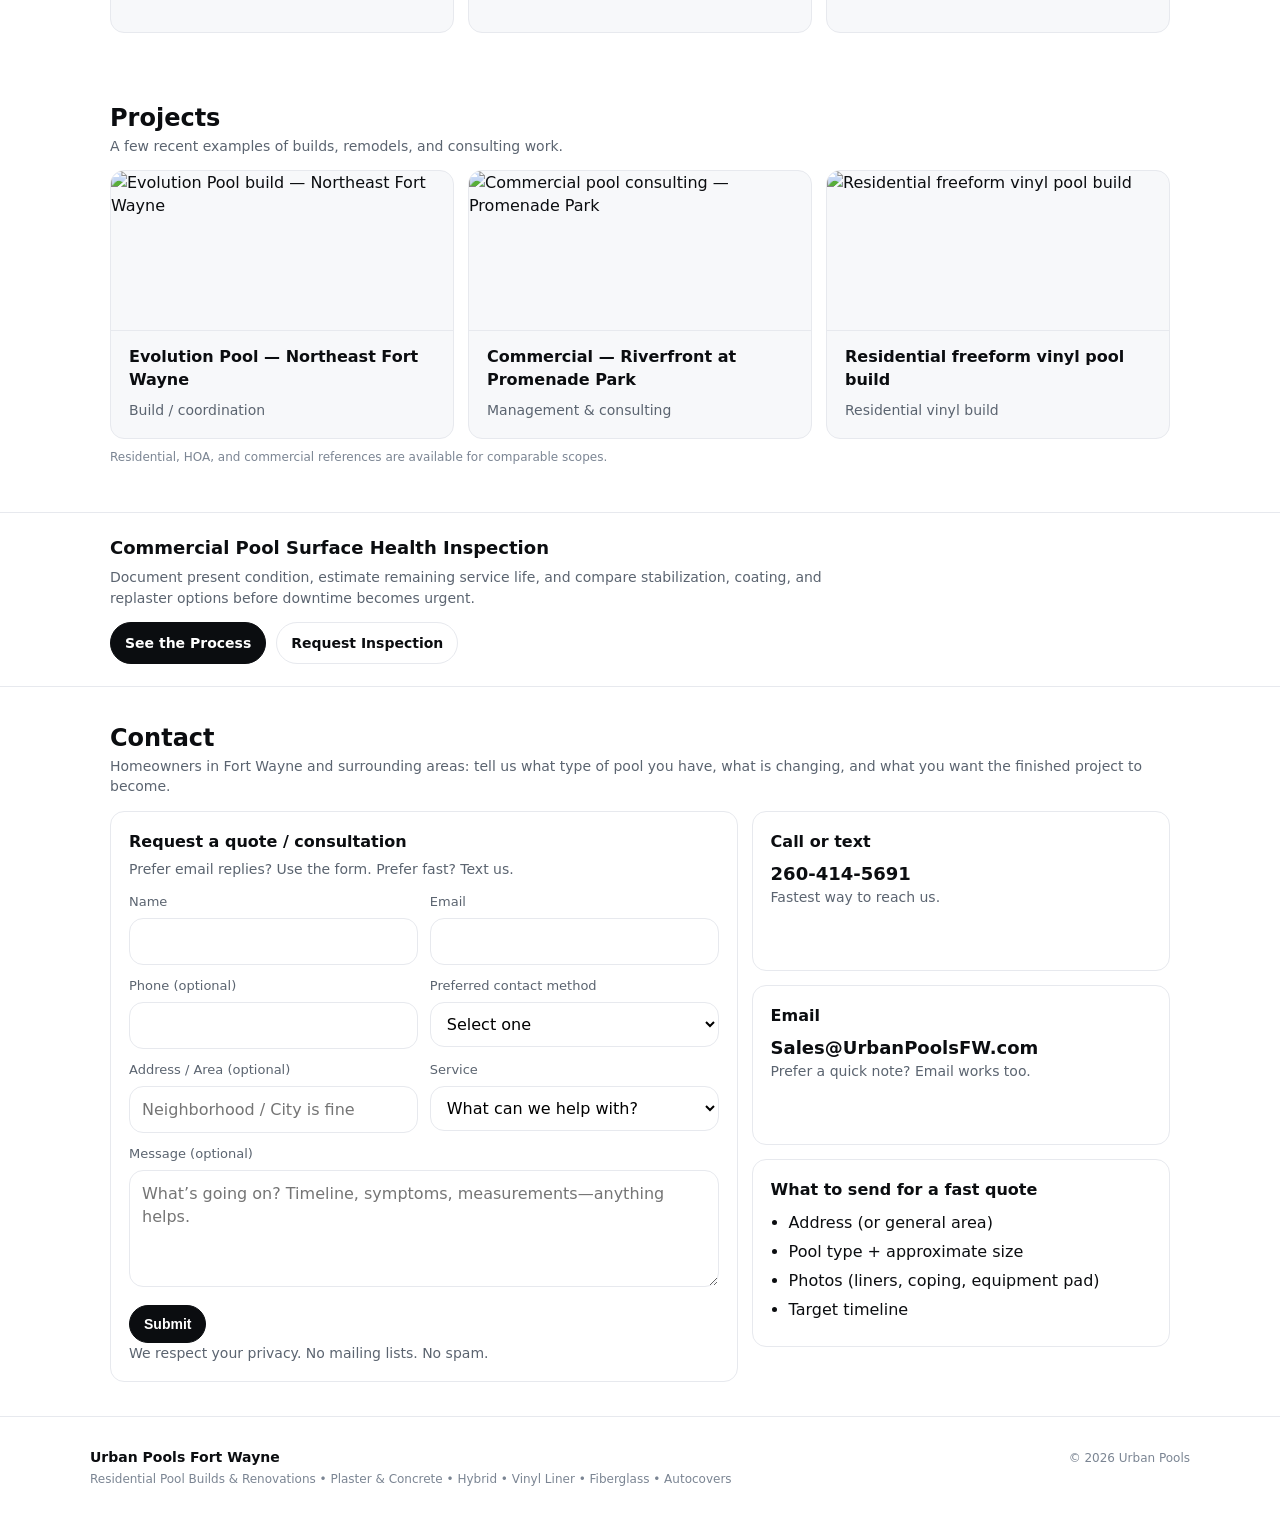
==== commit 70d0a4c4: "Refocus homepage on residential pool services" ====
--- a/index.html
+++ b/index.html
@@ -3,8 +3,8 @@
 <head>
   <meta charset="utf-8" />
   <meta name="viewport" content="width=device-width, initial-scale=1" />
-  <title>Urban Pools Fort Wayne</title>
-  <meta name="description" content="Urban Pools Fort Wayne builds and renovates residential and commercial pools, with SGM-certified plaster work, surface health inspections, coatings, vinyl liners, autocovers, and concrete pool construction." />
+  <title>Residential Pool Construction &amp; Renovation | Urban Pools Fort Wayne</title>
+  <meta name="description" content="Urban Pools builds and renovates residential concrete, gunite, plaster, hybrid, vinyl liner, and fiberglass pools in Fort Wayne, Indiana, including liners, autocovers, tile, coping, coatings, and complete resurfacing." />
   <link rel="stylesheet" href="assets/site.css?v=4" />
 </head>
 
@@ -28,73 +28,59 @@
       </button>
 
       <nav class="links" aria-label="Primary">
+        <a href="#services">Residential Services</a>
+        <a href="#sgm">SGM Certified</a>
         <a href="#projects">Projects</a>
-        <a href="#sgm">SGM Certified</a>
-        <a href="#commercial">Commercial</a>
-        <a href="#contact">Contact</a>
+        <a href="commercial/">Commercial</a>
         <a class="btn" href="#contact">Request Consultation</a>
       </nav>
     </div>
 
     <div id="mobileNav" class="mobileNav" aria-label="Mobile">
+      <a href="#services">Residential Services</a>
+      <a href="#sgm">SGM Certified</a>
       <a href="#projects">Projects</a>
-      <a href="#sgm">SGM Certified</a>
-      <a href="#commercial">Commercial</a>
+      <a href="commercial/">Commercial</a>
       <a href="#contact">Contact</a>
     </div>
   </div>
 </header>
 
-<section class="topBar" aria-label="Commercial pool surface services">
-  <div class="wrap">
-    <div class="topBarRow">
-      <div class="topBarLeft">
-        <div class="topBarKicker">COMMERCIAL POOL SURFACE HEALTH</div>
-        <div class="topBarSub">Inspection, remaining-life assessment, stabilization, coatings, and replaster planning for hotels, HOAs, fitness centers, and municipal facilities.</div>
-      </div>
-      <div class="topBarForm">
-        <a class="btn" href="commercial/">View Commercial Services</a>
-        <a class="btn secondary" href="#contact">Request Inspection</a>
-      </div>
-    </div>
-  </div>
-</section>
-
 <main>
   <section class="hero">
     <div class="wrap">
       <div class="heroGrid twoCol">
         <div>
-          <div class="kicker">Fort Wayne &bull; Residential / Commercial</div>
-          <h1>Pool Builds, Renovations, Replastering, and Vinyl Liner Replacements</h1>
+          <div class="kicker">Fort Wayne &bull; Residential Pool Specialists</div>
+          <h1>Residential Pool Construction, Renovation &amp; Resurfacing</h1>
           <p class="lead">
-            Residential and commercial pool construction, renovation, surface inspection, coating, replastering, vinyl liner replacement, and autocover work from one Fort Wayne team.
+            We build and renovate concrete, gunite, plaster, hybrid, vinyl liner, and fiberglass pools for Fort Wayne homeowners &mdash; including liners, autocovers, tile, coping, surface repair, and complete pool transformations.
           </p>
 
           <div class="pillRow">
-            <span class="pill">Concrete Pool Build</span>
-            <span class="pill">Replaster</span>
-            <span class="pill">Surface Health Inspection</span>
-            <span class="pill">Vinyl Liners</span>
+            <span class="pill">Plaster &amp; Concrete</span>
+            <span class="pill">Hybrid Pools</span>
+            <span class="pill">Vinyl Liner Pools</span>
+            <span class="pill">Fiberglass Pools</span>
             <span class="pill">Autocovers</span>
-            <span class="pill">Renovations</span>
+            <span class="pill">Tile &amp; Coping</span>
           </div>
 
           <div class="btnRow">
             <a class="btn" href="#contact">Request Consultation</a>
-            <a class="btn secondary" href="commercial/">Commercial Surface Health</a>
+            <a class="btn secondary" href="#services">See Residential Services</a>
           </div>
 
           <p class="note">
-            Factory-trained in SGM pool finish systems for plaster preparation, application, maintenance, and troubleshooting &mdash; serving Fort Wayne area residential and commercial projects.
+            Factory-trained in SGM pool finish systems for plaster preparation, application, maintenance, and troubleshooting &mdash; bringing commercial-level surface knowledge to residential pools.
           </p>
         </div>
 
         <aside class="heroCard" aria-label="Company summary">
           <img class="heroPhoto" src="assets/hero.jpg" alt="Vinyl and hybrid in-ground pool build in Fort Wayne area" loading="lazy" />
-          <strong>What we do</strong>
-          <p>
-            Urban Pools builds and renovates swimming pools with a focus on concrete pool construction, plaster inspections, plaster repair and replastering, vinyl liner replacements, autocover service, and renovation planning for aging residential and commercial pools.
+          <strong>Built for homeowners</strong>
+          <p>
+            Whether you need a new pool, liner replacement, fiberglass repair, concrete or plaster renovation, autocover work, or a plan for an aging pool, Urban Pools handles the project from diagnosis through completion.
           </p>
         </aside>
       </div>
@@ -105,33 +91,33 @@
     <div class="wrap">
       <div class="sectionHead">
         <div>
-          <h2>Services Offered</h2>
-          <p class="sub">Simple, high-quality work &mdash; built to last.</p>
+          <h2>Residential Pool Services</h2>
+          <p class="sub">Construction, repair, and renovation across every major residential pool type.</p>
         </div>
       </div>
 
       <div class="grid3">
         <div class="card mediaCard">
-          <img class="cardPhoto" src="assets/liner.jpg" alt="Vinyl Liner Replacement" loading="lazy" />
-          <h3>Vinyl Liner Replacement</h3>
-          <p>
-            Measured, ordered, and installed correctly &mdash; with realistic timing and expectations.
+          <img class="cardPhoto" src="assets/liner.jpg" alt="Residential vinyl liner and hybrid pool work" loading="lazy" />
+          <h3>Vinyl Liner &amp; Hybrid Pools</h3>
+          <p>
+            New builds, liner replacement, bottom reconstruction, steps, coping, structural improvements, and autocover coordination.
           </p>
         </div>
 
         <div class="card mediaCard">
-          <img class="cardPhoto" src="assets/remodel.jpg" alt="New Construction &amp; Remodeling" loading="lazy" />
-          <h3>New Construction &amp; Remodeling</h3>
-          <p>
-            Custom vinyl and hybrid pools, renovations, and structural improvements.
+          <img class="cardPhoto" src="assets/remodel.jpg" alt="Residential concrete gunite and plaster pool renovation" loading="lazy" />
+          <h3>Concrete, Gunite &amp; Plaster Pools</h3>
+          <p>
+            Surface inspections, tile and coping repair, corrective prep, coatings, SGM replastering, and complete concrete pool renovations.
           </p>
         </div>
 
         <div class="card mediaCard">
-          <img class="cardPhoto" src="assets/cover.jpg" alt="Full Plaster Concrete Pool Repair / Replaster / Build" loading="lazy" />
-          <h3>Full Plaster Concrete Pool Repair / Replaster / Build</h3>
-          <p>
-            Plaster inspections, surface diagnosis, repair planning, replastering, and concrete pool construction backed by factory training in SGM pool finish systems.
+          <img class="cardPhoto" src="assets/cover.jpg" alt="Residential fiberglass pool renovation and refinishing" loading="lazy" />
+          <h3>Fiberglass Pool Renovation</h3>
+          <p>
+            Surface evaluation, crack and step repair, preparation, coating, refinishing, and renovation planning for aging fiberglass pools.
           </p>
         </div>
       </div>
@@ -143,7 +129,7 @@
       <div class="sectionHead">
         <div>
           <h2>Certified SGM Plaster Factory Applicator &amp; Builder</h2>
-          <p class="sub">Commercial and Residential - Northeast Indiana&rsquo;s only SGM Certified Factory Applicator &amp; Builder for plaster pool renovations, new builds, inspections, consulting, and corrective surface work.</p>
+          <p class="sub">Residential plaster expertise for concrete and gunite pools &mdash; Northeast Indiana&rsquo;s only SGM Certified Factory Applicator &amp; Builder for new finishes, replastering, diagnosis, and corrective surface work.</p>
         </div>
         <a class="btn secondary" href="#contact">Request Consultation</a>
       </div>
@@ -156,7 +142,7 @@
         <div class="card">
           <h3>Northeast Indiana Plaster Authority</h3>
           <p>
-            Urban Pools is Northeast Indiana&rsquo;s only <strong>SGM Certified Factory Applicator &amp; Builder</strong> focused on plaster pool renovations, new builds, inspections, and consulting.
+            Urban Pools brings factory-certified SGM plaster knowledge directly to Fort Wayne homeowners for new concrete pools, aging plaster surfaces, failed finishes, repairs, and complete resurfacing.
           </p>
           <p>
             Certified on Diamond Brite, Diamond Brite Jewels, River Rok, Durazzo, Ultra Pearl Brite, Bond Kote, and Spray Deck systems.
@@ -171,43 +157,13 @@
         </div>
 
         <div class="card">
-          <h3>Builds + Renovations</h3>
-          <p>Concrete pool construction, major renovation scopes, and plaster-ready project coordination.</p>
+          <h3>Concrete + Hybrid Renovations</h3>
+          <p>Concrete pool construction, hybrid pool work, structural improvements, and complete renovation coordination.</p>
         </div>
 
         <div class="card">
-          <h3>Inspections + Consulting</h3>
-          <p>Plaster evaluations, specification guidance, jobsite review, and second-opinion consulting.</p>
-        </div>
-      </div>
-    </div>
-  </section>
-
-  <section id="commercial" class="section">
-    <div class="wrap">
-      <div class="sectionHead">
-        <div>
-          <h2>Commercial Pool Surface Health</h2>
-          <p class="sub">Management-ready inspections and renovation planning for hotels, HOAs, fitness centers, and municipal facilities.</p>
-        </div>
-        <a class="btn secondary" href="commercial/">Review Commercial Services</a>
-      </div>
-
-      <div class="grid3">
-        <div class="card mediaCard">
-          <img class="cardPhoto" src="assets/fwcommercial.jpg" alt="Commercial pool inspection and renovation planning in Fort Wayne" loading="lazy" />
-          <h3>Inspect + Document</h3>
-          <p>Photographs, surface condition findings, visible wear, potential hollow areas, and a practical remaining-life assessment.</p>
-        </div>
-
-        <div class="card">
-          <h3>Stabilize + Protect</h3>
-          <p>Localized corrective work, compatible repairs, surface preparation, and coating options selected around the existing substrate and prior finishes.</p>
-        </div>
-
-        <div class="card">
-          <h3>Plan the Right Renovation</h3>
-          <p>Clear comparison of repair, coating, and replaster paths so ownership can budget, schedule downtime, and avoid an emergency closure.</p>
+          <h3>Inspections + Second Opinions</h3>
+          <p>Homeowner-focused surface evaluations, failure diagnosis, repair planning, and second-opinion consulting.</p>
         </div>
       </div>
     </div>
@@ -254,7 +210,7 @@
       <div class="sectionHead">
         <div>
           <h2>Contact</h2>
-          <p class="sub">Fort Wayne and surrounding areas. Tell us about your project and we&rsquo;ll reply.</p>
+          <p class="sub">Homeowners in Fort Wayne and surrounding areas: tell us what type of pool you have, what is changing, and what you want the finished project to become.</p>
         </div>
       </div>
 
@@ -303,11 +259,14 @@
                 <label class="label" for="c_service">Service</label>
                 <select class="select" id="c_service" name="service" required>
                   <option value="">What can we help with?</option>
-                  <option value="Vinyl liner replacement">Vinyl liner replacement</option>
-                  <option value="New build / remodeling">New build / remodeling</option>
-                  <option value="Plaster repair / replaster / concrete pool build">Plaster repair / replaster / concrete pool build</option>
+                  <option value="New residential pool build">New residential pool build</option>
+                  <option value="Vinyl liner pool / liner replacement">Vinyl liner pool / liner replacement</option>
+                  <option value="Hybrid pool build / renovation">Hybrid pool build / renovation</option>
+                  <option value="Concrete / gunite / plaster renovation">Concrete / gunite / plaster renovation</option>
+                  <option value="Fiberglass pool repair / refinishing">Fiberglass pool repair / refinishing</option>
+                  <option value="Tile / coping / deck repair">Tile / coping / deck repair</option>
+                  <option value="Autocover service / fabric replacement">Autocover service / fabric replacement</option>
                   <option value="Commercial surface inspection / coating">Commercial surface inspection / coating</option>
-                  <option value="Autocover service">Autocover service</option>
                   <option value="Consulting">Consulting</option>
                   <option value="Not sure yet">Not sure yet</option>
                 </select>
@@ -368,7 +327,7 @@
     <div class="footerGrid">
       <div>
         <strong style="color:var(--text)">Urban Pools Fort Wayne</strong><br/>
-        <span class="fine">Residential / Commercial &bull; Pool Builds &bull; Renovations &bull; Plaster &bull; Liners &bull; Autocovers</span>
+        <span class="fine">Residential Pool Builds &amp; Renovations &bull; Plaster &amp; Concrete &bull; Hybrid &bull; Vinyl Liner &bull; Fiberglass &bull; Autocovers</span>
       </div>
       <div style="text-align:right">
         <span class="fine">&copy; <span id="y"></span> Urban Pools</span>
@@ -395,4 +354,3 @@
 
 </body>
 </html>
-
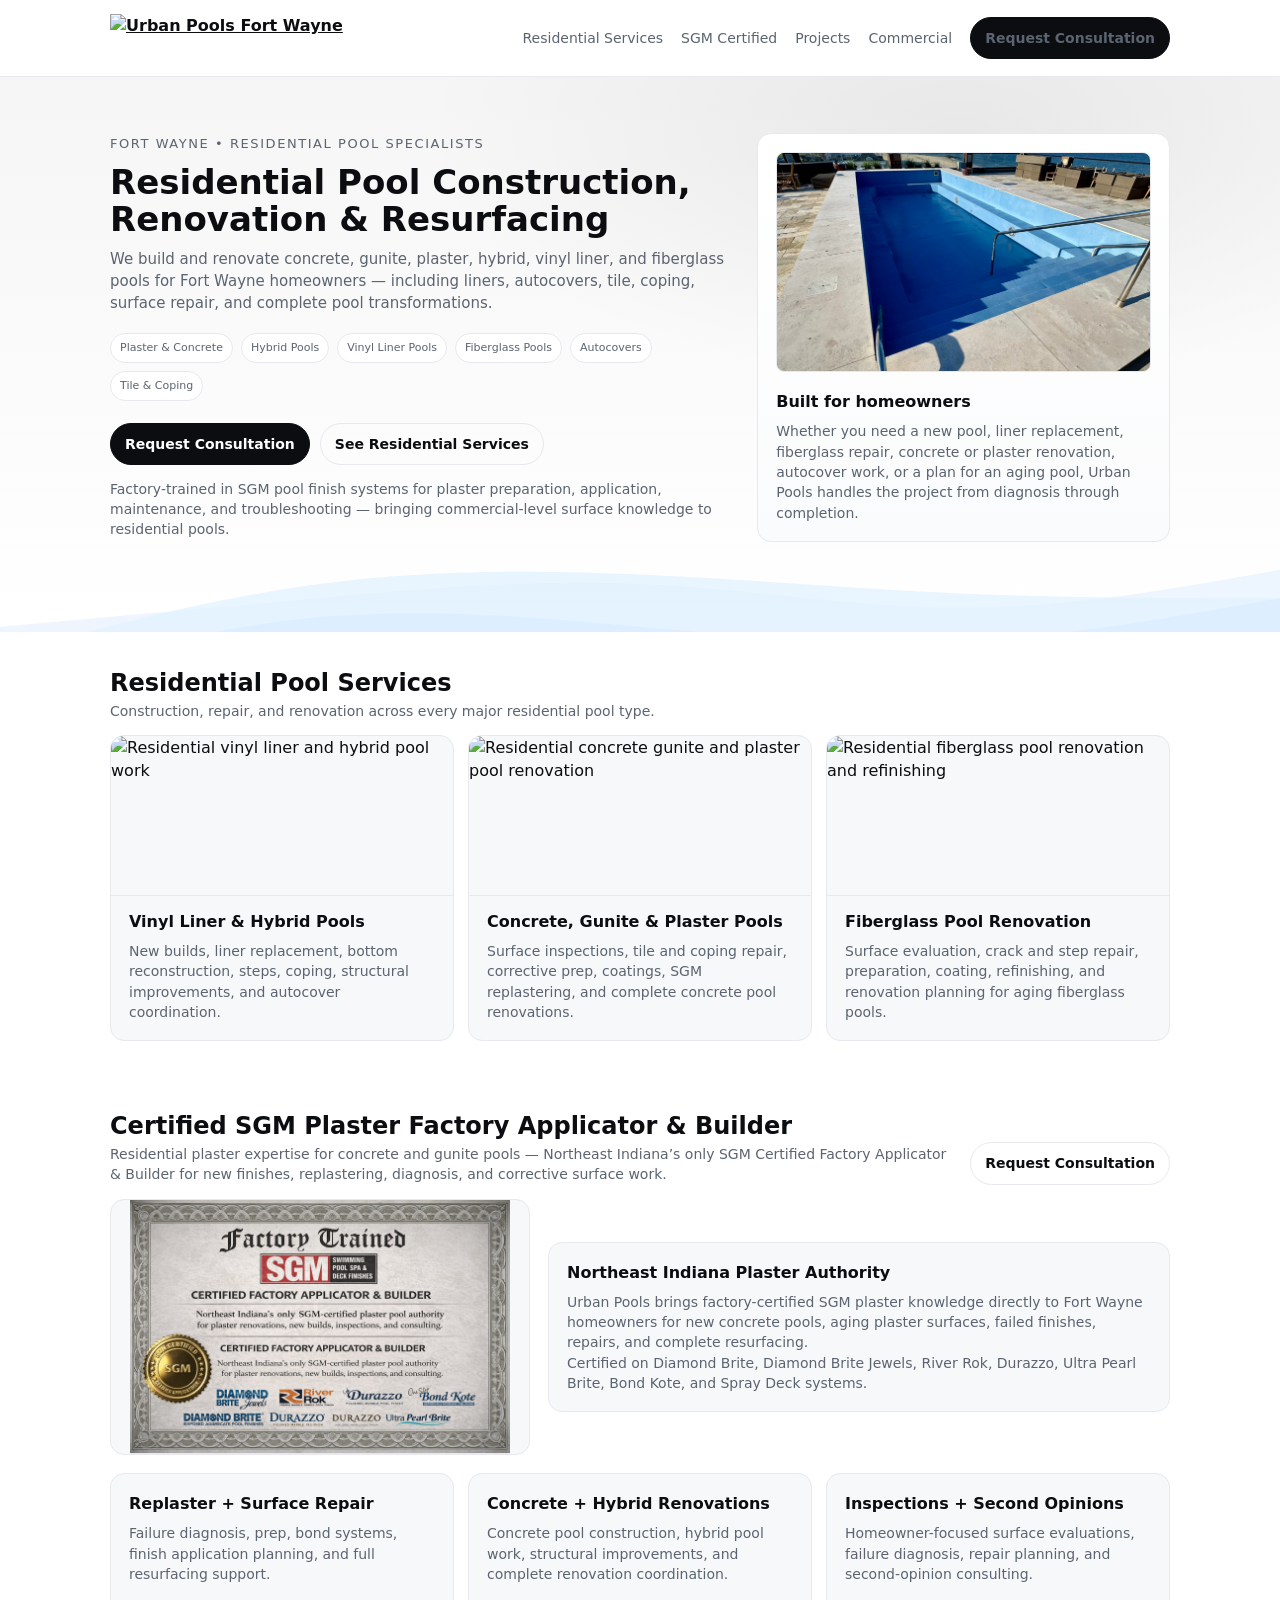
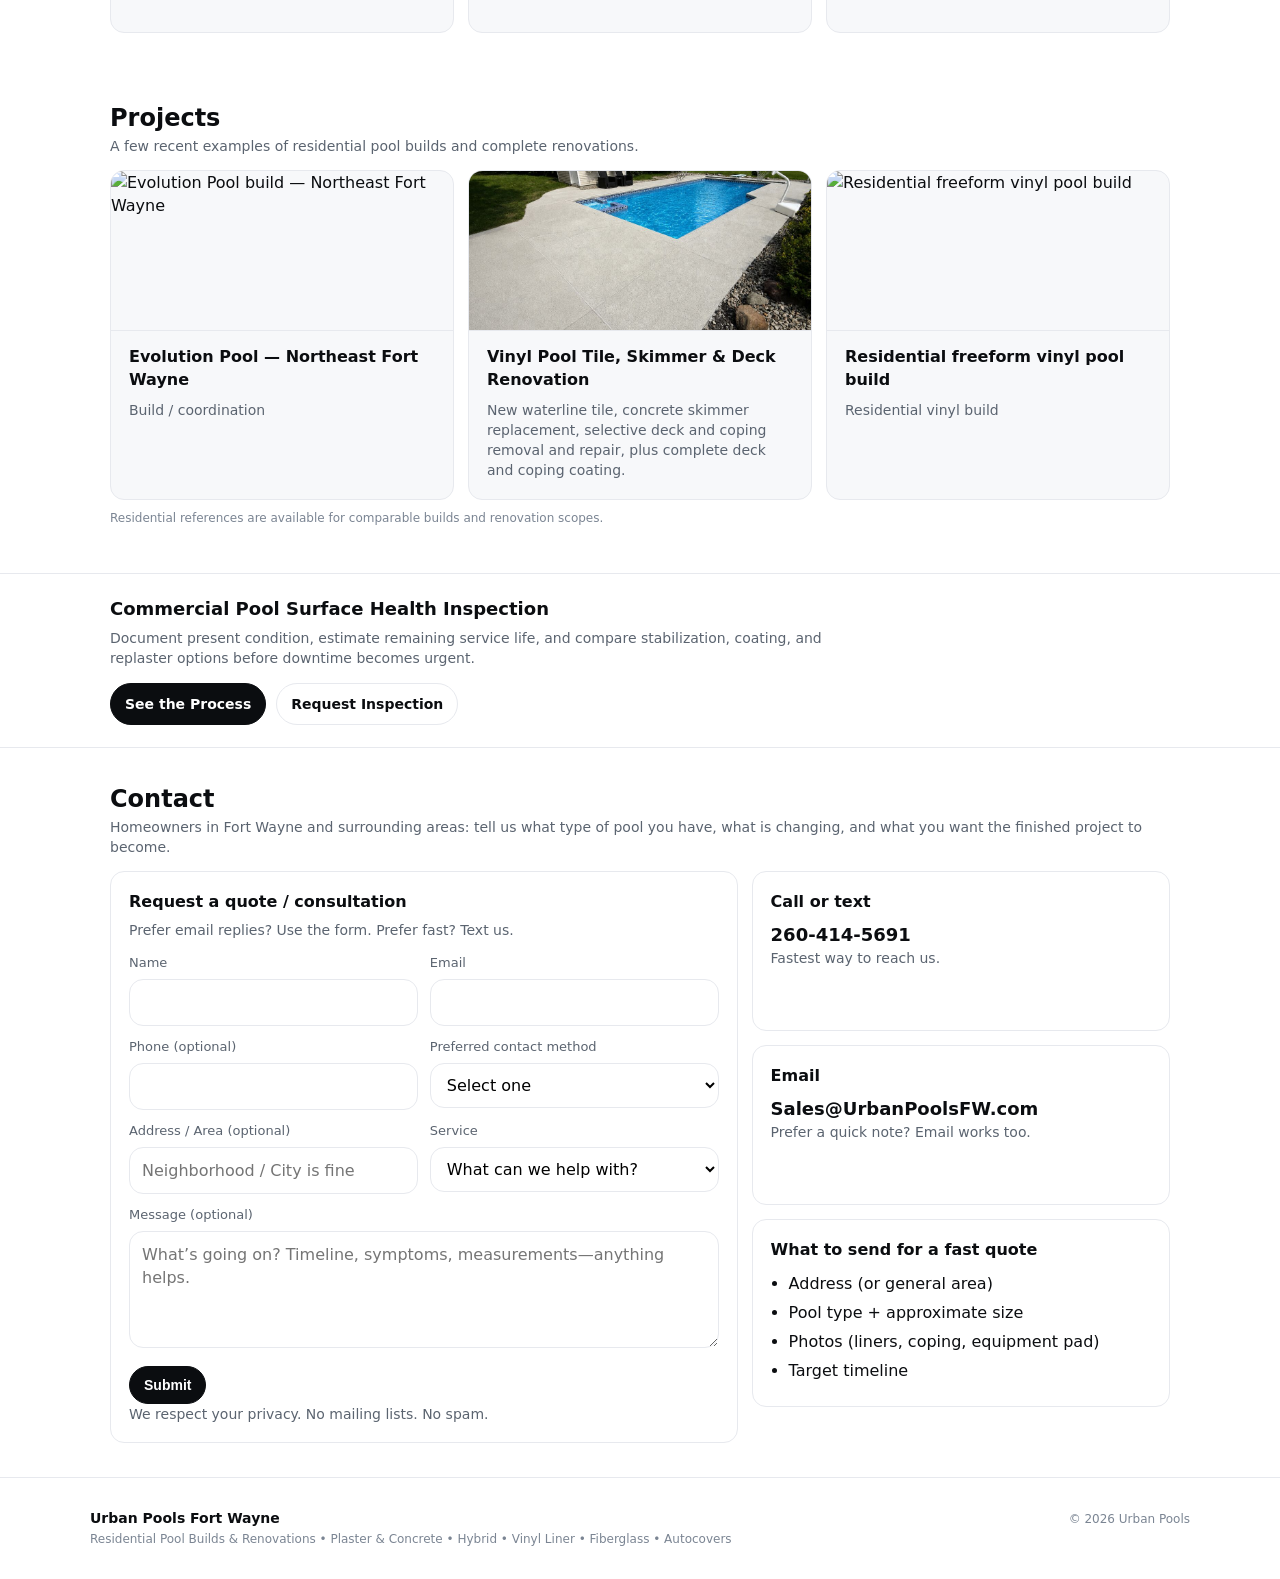
==== commit 7db7c7c8: "Add residential tile skimmer and deck renovation project" ====
--- a/index.html
+++ b/index.html
@@ -174,18 +174,18 @@
       <div class="sectionHead">
         <div>
           <h2>Projects</h2>
-          <p class="sub">A few recent examples of builds, remodels, and consulting work.</p>
+          <p class="sub">A few recent examples of residential pool builds and complete renovations.</p>
         </div>
       </div>
 
       <div class="grid3">
         <div class="card mediaCard"><img class="cardPhoto" src="assets/evolutionpool.jpg" alt="Evolution Pool build &mdash; Northeast Fort Wayne" loading="lazy" /><h3>Evolution Pool &mdash; Northeast Fort Wayne</h3><p>Build / coordination</p></div>
-        <div class="card mediaCard"><img class="cardPhoto" src="assets/fwcommercial.jpg" alt="Commercial pool consulting &mdash; Promenade Park" loading="lazy" /><h3>Commercial &mdash; Riverfront at Promenade Park</h3><p>Management &amp; consulting</p></div>
+        <div class="card mediaCard"><img class="cardPhoto" src="assets/residential-tile-deck-renovation.jpg" alt="Completed residential vinyl pool tile, skimmer, coping, and deck renovation" loading="lazy" /><h3>Vinyl Pool Tile, Skimmer &amp; Deck Renovation</h3><p>New waterline tile, concrete skimmer replacement, selective deck and coping removal and repair, plus complete deck and coping coating.</p></div>
         <div class="card mediaCard"><img class="cardPhoto" src="assets/vinylfreeform.jpg" alt="Residential freeform vinyl pool build" loading="lazy" /><h3>Residential freeform vinyl pool build</h3><p>Residential vinyl build</p></div>
       </div>
 
       <p class="fine" style="margin-top:10px">
-        Residential, HOA, and commercial references are available for comparable scopes.
+        Residential references are available for comparable builds and renovation scopes.
       </p>
     </div>
   </section>
